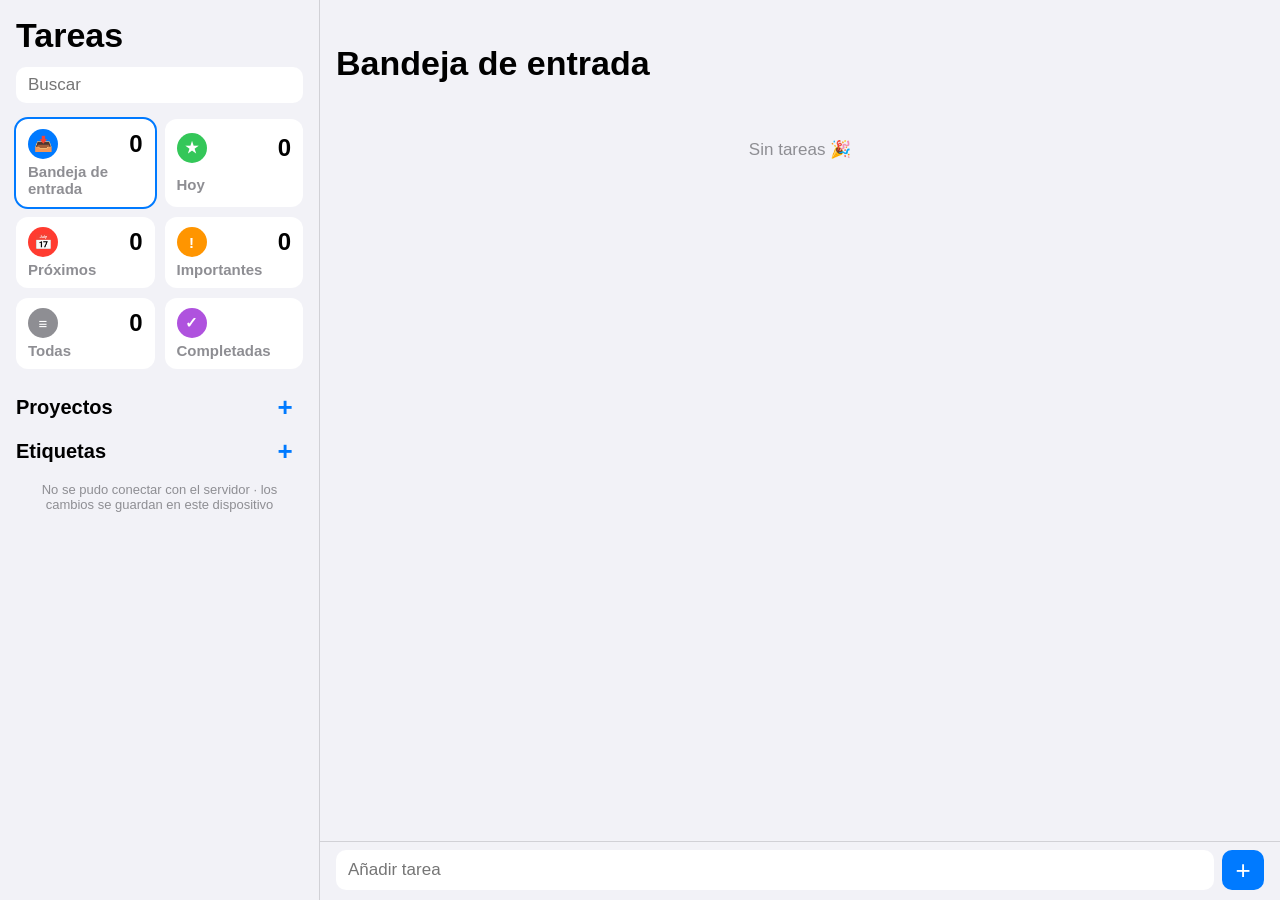
==== static/index.html @ 2f9a769c "Fase 1: tareas, proyectos, etiquetas, prioridades y sincronización App web instalable (PWA) que guar" ====
<!doctype html>
<html lang="es">
<head>
  <meta charset="utf-8">
  <meta name="viewport" content="width=device-width, initial-scale=1, viewport-fit=cover">
  <title>Tareas</title>
  <meta name="theme-color" content="#f2f2f7" media="(prefers-color-scheme: light)">
  <meta name="theme-color" content="#000000" media="(prefers-color-scheme: dark)">
  <!-- Para poder "instalarla" en la pantalla de inicio del iPhone/iPad -->
  <meta name="apple-mobile-web-app-capable" content="yes">
  <meta name="mobile-web-app-capable" content="yes">
  <meta name="apple-mobile-web-app-status-bar-style" content="default">
  <meta name="apple-mobile-web-app-title" content="Tareas">
  <link rel="apple-touch-icon" href="icono-180.png">
  <link rel="manifest" href="manifest.json">
  <link rel="stylesheet" href="styles.css">
</head>
<body>
  <!-- Columna izquierda: listas, proyectos y etiquetas -->
  <nav class="menu" id="menu">
    <div class="menu-cabecera">
      <h1>Tareas</h1>
    </div>
    <input id="buscar" class="buscar" type="search" placeholder="Buscar" autocomplete="off">

    <div class="listas-inteligentes" id="listas-inteligentes"></div>

    <div class="seccion-titulo">
      <span>Proyectos</span>
      <button id="btn-nuevo-proyecto" class="boton-icono" aria-label="Nuevo proyecto">+</button>
    </div>
    <ul class="lista-menu" id="lista-proyectos"></ul>

    <div class="seccion-titulo">
      <span>Etiquetas</span>
      <button id="btn-nueva-etiqueta" class="boton-icono" aria-label="Nueva etiqueta">+</button>
    </div>
    <ul class="lista-menu" id="lista-etiquetas"></ul>

    <p class="estado-sync" id="estado-sync"></p>
  </nav>

  <!-- Columna derecha: las tareas de la lista elegida -->
  <main class="panel" id="panel">
    <header class="panel-cabecera">
      <button id="btn-volver" class="boton-texto volver">‹ Listas</button>
      <button id="btn-editar-lista" class="boton-texto" hidden>Editar</button>
    </header>
    <h2 id="titulo-lista" class="titulo-lista"></h2>
    <div id="tareas" class="tareas"></div>

    <form id="captura" class="captura" autocomplete="off">
      <div class="captura-fila">
        <input id="captura-texto" placeholder="Añadir tarea" maxlength="500" enterkeyhint="done">
        <button type="submit" class="boton-mas" aria-label="Añadir">+</button>
      </div>
      <div id="captura-vista-previa" class="vista-previa"></div>
    </form>
  </main>

  <!-- Hoja para editar una tarea -->
  <dialog id="dialogo-tarea" class="hoja">
    <form id="form-tarea" method="dialog">
      <div class="hoja-cabecera">
        <button type="button" class="boton-texto" data-cerrar>Cancelar</button>
        <strong id="titulo-form-tarea">Tarea</strong>
        <button type="submit" class="boton-texto negrita">Guardar</button>
      </div>

      <div class="grupo">
        <input name="titulo" placeholder="Título" required maxlength="500" autocomplete="off">
        <textarea name="notas" placeholder="Notas" rows="3" maxlength="5000"></textarea>
      </div>

      <div class="grupo">
        <label class="fila">Proyecto <select name="proyecto_id" id="select-proyecto"></select></label>
        <div class="fila">Prioridad
          <div class="segmentos" id="segmentos-prioridad"></div>
        </div>
        <label class="fila">Fecha
          <span class="fecha-con-borrar">
            <input type="date" name="fecha">
            <button type="button" class="boton-texto" id="btn-quitar-fecha">Quitar</button>
          </span>
        </label>
      </div>

      <div class="grupo">
        <div class="fila fila-etiquetas">Etiquetas
          <div class="chips" id="chips-etiquetas"></div>
        </div>
      </div>

      <p class="error" id="error-tarea" hidden></p>
      <p class="info" id="info-tarea"></p>
      <button type="button" id="btn-eliminar-tarea" class="boton-eliminar">Eliminar tarea</button>
    </form>
  </dialog>

  <!-- Hoja para crear/editar un proyecto o una etiqueta -->
  <dialog id="dialogo-grupo" class="hoja hoja-pequena">
    <form id="form-grupo" method="dialog">
      <div class="hoja-cabecera">
        <button type="button" class="boton-texto" data-cerrar>Cancelar</button>
        <strong id="titulo-form-grupo"></strong>
        <button type="submit" class="boton-texto negrita">Guardar</button>
      </div>
      <div class="grupo">
        <input name="nombre" placeholder="Nombre" required maxlength="100" autocomplete="off">
      </div>
      <div class="grupo">
        <div class="colores" id="colores"></div>
      </div>
      <button type="button" id="btn-eliminar-grupo" class="boton-eliminar">Eliminar</button>
    </form>
  </dialog>

  <div id="aviso" class="aviso" hidden>
    <span id="aviso-texto"></span>
    <button id="aviso-boton" class="boton-texto">Deshacer</button>
  </div>

  <script src="app.js"></script>
</body>
</html>
---- static/styles.css ----
/* Estilo inspirado en las apps de iOS */
:root {
  --fondo: #f2f2f7;
  --tarjeta: #ffffff;
  --texto: #000000;
  --texto-suave: #8e8e93;
  --separador: #d1d1d6;
  --acento: #007aff;
  --rojo: #ff3b30;
  --naranja: #ff9500;
  --amarillo: #ffcc00;
  --verde: #34c759;
  --azul: #007aff;
  --morado: #af52de;
  --rosa: #ff2d55;
  --gris: #8e8e93;
  --p1: #ff3b30;
  --p2: #ff9500;
  --p3: #007aff;
  --p4: #c7c7cc;
  color-scheme: light dark;
}

@media (prefers-color-scheme: dark) {
  :root {
    --fondo: #000000;
    --tarjeta: #1c1c1e;
    --texto: #ffffff;
    --separador: #38383a;
    --acento: #0a84ff;
    --p4: #636366;
  }
}

* { box-sizing: border-box; }

html, body {
  margin: 0;
  height: 100%;
  background: var(--fondo);
  color: var(--texto);
  font-family: -apple-system, BlinkMacSystemFont, "SF Pro Text", "Segoe UI", Roboto, sans-serif;
  font-size: 17px;
  -webkit-tap-highlight-color: transparent;
}

body {
  display: flex;
  padding: env(safe-area-inset-top) env(safe-area-inset-right) 0 env(safe-area-inset-left);
}

button { font: inherit; color: inherit; background: none; border: 0; cursor: pointer; padding: 0; }
input, textarea, select { font: inherit; color: inherit; }

.boton-texto { color: var(--acento); padding: 6px 0; }
.negrita { font-weight: 600; }
.boton-icono { color: var(--acento); font-size: 26px; line-height: 1; width: 36px; height: 36px; border-radius: 50%; }
.boton-icono:active, .boton-texto:active { opacity: .5; }

/* ---------- Menú (listas, proyectos, etiquetas) ---------- */
.menu {
  width: 320px;
  flex-shrink: 0;
  overflow-y: auto;
  padding: 8px 16px calc(24px + env(safe-area-inset-bottom));
  border-right: 1px solid var(--separador);
}
.menu-cabecera h1 { font-size: 34px; margin: 8px 0 12px; }

.buscar {
  width: 100%;
  border: 0;
  border-radius: 10px;
  padding: 8px 12px;
  background: var(--tarjeta);
  margin-bottom: 16px;
  outline: none;
}

.listas-inteligentes {
  display: grid;
  grid-template-columns: 1fr 1fr;
  gap: 10px;
  margin-bottom: 20px;
}
.lista-inteligente {
  background: var(--tarjeta);
  border-radius: 12px;
  padding: 10px 12px;
  text-align: left;
  display: grid;
  grid-template-columns: auto 1fr;
  grid-template-rows: auto auto;
  column-gap: 8px;
  align-items: center;
}
.lista-inteligente .icono {
  width: 30px; height: 30px; border-radius: 50%;
  display: grid; place-items: center;
  color: #fff; font-size: 15px; font-weight: 700;
}
.lista-inteligente .contador { font-size: 24px; font-weight: 700; text-align: right; }
.lista-inteligente .nombre { grid-column: 1 / -1; color: var(--texto-suave); font-weight: 600; font-size: 15px; margin-top: 4px; }
.lista-inteligente.activa { outline: 2px solid var(--acento); }

.seccion-titulo {
  display: flex; justify-content: space-between; align-items: center;
  font-size: 20px; font-weight: 700; margin: 8px 0 6px;
}

.lista-menu {
  list-style: none; margin: 0 0 16px; padding: 0;
  background: var(--tarjeta); border-radius: 12px; overflow: hidden;
}
.lista-menu:empty { display: none; }
.lista-menu li + li { border-top: 1px solid var(--separador); }
.lista-menu button {
  width: 100%; display: flex; align-items: center; gap: 12px;
  padding: 11px 14px; text-align: left;
}
.lista-menu button.activa { background: color-mix(in srgb, var(--acento) 15%, transparent); }
.lista-menu .nombre { flex: 1; overflow: hidden; text-overflow: ellipsis; white-space: nowrap; }
.lista-menu .contador { color: var(--texto-suave); }

.punto { width: 12px; height: 12px; border-radius: 50%; flex-shrink: 0; }
.almohadilla { font-weight: 700; width: 12px; text-align: center; }

.estado-sync { color: var(--texto-suave); font-size: 13px; text-align: center; }

/* ---------- Panel de tareas ---------- */
.panel {
  flex: 1;
  min-width: 0;
  display: flex;
  flex-direction: column;
  height: 100%;
}
.panel-cabecera { display: flex; justify-content: space-between; padding: 8px 16px 0; min-height: 44px; }
.volver { visibility: hidden; }
.titulo-lista { font-size: 34px; margin: 0; padding: 0 16px 8px; }

.tareas { flex: 1; overflow-y: auto; padding: 0 16px 16px; }

.grupo-tareas h3 {
  font-size: 15px; font-weight: 600; color: var(--texto-suave);
  margin: 16px 4px 6px;
}
.grupo-tareas h3.vencidas { color: var(--rojo); }
.grupo-tareas ul { list-style: none; margin: 0; padding: 0; background: var(--tarjeta); border-radius: 12px; overflow: hidden; }
.grupo-tareas li + li { border-top: 1px solid var(--separador); }

.tarea { display: flex; gap: 12px; padding: 11px 14px; align-items: flex-start; }
.check {
  width: 24px; height: 24px; flex-shrink: 0; border-radius: 50%;
  border: 2px solid var(--p4); margin-top: 1px;
  display: grid; place-items: center; color: #fff; font-size: 14px;
}
.check.p1 { border-color: var(--p1); background: color-mix(in srgb, var(--p1) 12%, transparent); }
.check.p2 { border-color: var(--p2); background: color-mix(in srgb, var(--p2) 12%, transparent); }
.check.p3 { border-color: var(--p3); background: color-mix(in srgb, var(--p3) 12%, transparent); }
.check.hecha { background: var(--acento); border-color: var(--acento); }
.check.hecha::after { content: "✓"; }
.tarea-cuerpo { flex: 1; min-width: 0; text-align: left; }
.tarea-titulo { overflow-wrap: anywhere; }
.tarea.completada .tarea-titulo { color: var(--texto-suave); text-decoration: line-through; }
.tarea-notas { color: var(--texto-suave); font-size: 14px; white-space: nowrap; overflow: hidden; text-overflow: ellipsis; }
.tarea-meta { display: flex; flex-wrap: wrap; gap: 4px 10px; font-size: 13px; color: var(--texto-suave); margin-top: 2px; }
.tarea-meta .vencida { color: var(--rojo); }
.tarea-meta .hoy { color: var(--verde); }

.vacio { color: var(--texto-suave); text-align: center; margin-top: 48px; }

/* ---------- Captura rápida ---------- */
.captura {
  padding: 8px 16px calc(10px + env(safe-area-inset-bottom));
  border-top: 1px solid var(--separador);
  background: var(--fondo);
}
.captura-fila { display: flex; gap: 8px; }
.captura input {
  flex: 1; min-width: 0; border: 0; border-radius: 10px;
  padding: 10px 12px; background: var(--tarjeta); outline: none;
}
.boton-mas {
  width: 42px; border-radius: 10px; background: var(--acento); color: #fff; font-size: 26px; line-height: 1;
}
.vista-previa { display: flex; flex-wrap: wrap; gap: 6px; font-size: 13px; margin-top: 6px; color: var(--texto-suave); }
.vista-previa:empty { display: none; }
.etiqueta-previa { background: var(--tarjeta); border-radius: 6px; padding: 2px 8px; }

/* ---------- Hojas (formularios) ---------- */
.hoja {
  border: 0; padding: 0; margin: auto auto 0;
  width: 100%; max-width: 560px; max-height: 92vh;
  border-radius: 14px 14px 0 0;
  background: var(--fondo); color: var(--texto);
}
@media (min-width: 700px) { .hoja { margin: auto; border-radius: 14px; } }
.hoja::backdrop { background: rgb(0 0 0 / .35); }
.hoja form { padding: 0 16px calc(20px + env(safe-area-inset-bottom)); }
.hoja-cabecera {
  display: flex; justify-content: space-between; align-items: center;
  padding: 14px 0; position: sticky; top: 0; background: var(--fondo); z-index: 1;
}
.grupo { background: var(--tarjeta); border-radius: 12px; margin-bottom: 18px; overflow: hidden; }
.grupo > * + * { border-top: 1px solid var(--separador); }
.grupo input:not([type=date]), .grupo textarea {
  display: block; width: 100%; border: 0; padding: 12px 14px; background: none; outline: none; resize: vertical;
}
.fila { display: flex; justify-content: space-between; align-items: center; gap: 12px; padding: 10px 14px; min-height: 46px; }
.fila select, .fila input[type=date] { border: 0; background: none; color: var(--acento); text-align: right; max-width: 60%; }
.fecha-con-borrar { display: flex; gap: 10px; align-items: center; }
.fila-etiquetas { align-items: flex-start; }

.segmentos { display: flex; background: var(--fondo); border-radius: 8px; padding: 2px; }
.segmentos button { padding: 4px 12px; border-radius: 6px; font-size: 15px; font-weight: 600; }
.segmentos button.elegido { background: var(--tarjeta); box-shadow: 0 1px 3px rgb(0 0 0 / .15); }

.chips { display: flex; flex-wrap: wrap; gap: 6px; justify-content: flex-end; }
.chip { border: 1px solid var(--separador); border-radius: 14px; padding: 3px 10px; font-size: 15px; }
.chip.elegido { background: var(--acento); border-color: var(--acento); color: #fff; }

.colores { display: flex; flex-wrap: wrap; gap: 12px; padding: 14px; }
.color { width: 32px; height: 32px; border-radius: 50%; }
.color.elegido { outline: 3px solid var(--texto-suave); outline-offset: 2px; }

.boton-eliminar { display: block; width: 100%; background: var(--tarjeta); color: var(--rojo); border-radius: 12px; padding: 12px; }
.error { color: var(--rojo); font-size: 15px; }
.info { color: var(--texto-suave); font-size: 13px; text-align: center; }
.info:empty { display: none; }

/* ---------- Aviso con "Deshacer" ---------- */
.aviso {
  position: fixed; left: 50%; transform: translateX(-50%);
  bottom: calc(90px + env(safe-area-inset-bottom));
  background: #2c2c2e; color: #fff; border-radius: 12px;
  padding: 10px 16px; display: flex; gap: 16px; align-items: center;
  box-shadow: 0 4px 16px rgb(0 0 0 / .3); z-index: 10; max-width: calc(100% - 32px); white-space: nowrap;
}
.aviso[hidden] { display: none; }
.aviso .boton-texto { color: #64d2ff; font-weight: 600; }

/* ---------- Login ---------- */
.pantalla-login { justify-content: center; align-items: center; }
.login { width: 100%; max-width: 340px; padding: 16px; text-align: center; }
.login-icono { width: 80px; height: 80px; border-radius: 18px; }
.login input { display: block; width: 100%; border: 0; padding: 12px 14px; background: none; outline: none; }
.boton-principal { width: 100%; background: var(--acento); color: #fff; border-radius: 12px; padding: 12px; font-weight: 600; }

/* ---------- Móvil: se ve una columna cada vez ---------- */
@media (max-width: 760px) {
  .menu { width: 100%; border-right: 0; }
  .panel { display: none; }
  body.en-lista .menu { display: none; }
  body.en-lista .panel { display: flex; }
  .volver { visibility: visible; }
}
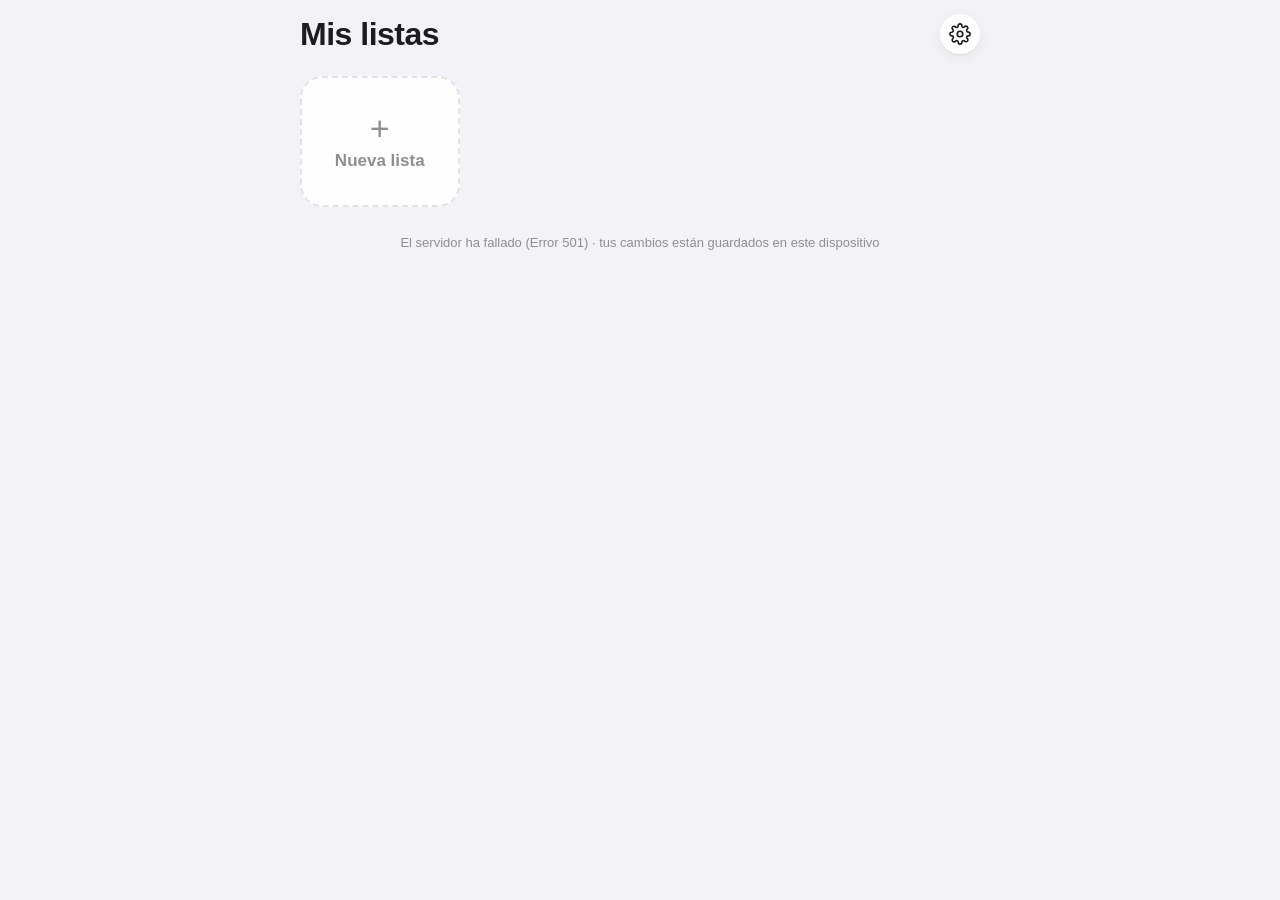
==== commit 57dac135: "Rediseño minimalista: listas en recuadros, estrella, gestos y ajustes de fondo Co-Authored-By: Claud" ====
--- a/static/index.html
+++ b/static/index.html
@@ -1,11 +1,10 @@
 <!doctype html>
-<html lang="es">
+<html lang="es" data-tema="claro">
 <head>
   <meta charset="utf-8">
   <meta name="viewport" content="width=device-width, initial-scale=1, viewport-fit=cover">
   <title>Tareas</title>
-  <meta name="theme-color" content="#f2f2f7" media="(prefers-color-scheme: light)">
-  <meta name="theme-color" content="#000000" media="(prefers-color-scheme: dark)">
+  <meta name="theme-color" content="#f2f2f7">
   <!-- Para poder "instalarla" en la pantalla de inicio del iPhone/iPad -->
   <meta name="apple-mobile-web-app-capable" content="yes">
   <meta name="mobile-web-app-capable" content="yes">
@@ -16,103 +15,128 @@
   <link rel="stylesheet" href="styles.css">
 </head>
 <body>
-  <!-- Columna izquierda: listas, proyectos y etiquetas -->
-  <nav class="menu" id="menu">
-    <div class="menu-cabecera">
-      <h1>Tareas</h1>
-    </div>
-    <input id="buscar" class="buscar" type="search" placeholder="Buscar" autocomplete="off">
+  <div class="fondo" id="fondo"></div>
 
-    <div class="listas-inteligentes" id="listas-inteligentes"></div>
+  <!-- Pantalla 1: las listas en recuadros -->
+  <section class="pantalla" id="pantalla-inicio">
+    <header class="cabecera">
+      <h1>Mis listas</h1>
+      <button id="btn-ajustes" class="boton-redondo" aria-label="Ajustes">
+        <svg viewBox="0 0 24 24" width="22" height="22" fill="none" stroke="currentColor" stroke-width="1.8" stroke-linecap="round" stroke-linejoin="round"><circle cx="12" cy="12" r="3"/><path d="M19.4 15a1.7 1.7 0 0 0 .3 1.8l.1.1a2 2 0 1 1-2.8 2.8l-.1-.1a1.7 1.7 0 0 0-1.8-.3 1.7 1.7 0 0 0-1 1.5V21a2 2 0 1 1-4 0v-.1a1.7 1.7 0 0 0-1.1-1.5 1.7 1.7 0 0 0-1.8.3l-.1.1a2 2 0 1 1-2.8-2.8l.1-.1a1.7 1.7 0 0 0 .3-1.8 1.7 1.7 0 0 0-1.5-1H3a2 2 0 1 1 0-4h.1a1.7 1.7 0 0 0 1.5-1.1 1.7 1.7 0 0 0-.3-1.8l-.1-.1a2 2 0 1 1 2.8-2.8l.1.1a1.7 1.7 0 0 0 1.8.3H9a1.7 1.7 0 0 0 1-1.5V3a2 2 0 1 1 4 0v.1a1.7 1.7 0 0 0 1 1.5 1.7 1.7 0 0 0 1.8-.3l.1-.1a2 2 0 1 1 2.8 2.8l-.1.1a1.7 1.7 0 0 0-.3 1.8V9a1.7 1.7 0 0 0 1.5 1H21a2 2 0 1 1 0 4h-.1a1.7 1.7 0 0 0-1.5 1z"/></svg>
+      </button>
+    </header>
+    <div class="rejilla" id="rejilla"></div>
+    <p class="estado-sync" id="estado-sync"></p>
+  </section>
 
-    <div class="seccion-titulo">
-      <span>Proyectos</span>
-      <button id="btn-nuevo-proyecto" class="boton-icono" aria-label="Nuevo proyecto">+</button>
-    </div>
-    <ul class="lista-menu" id="lista-proyectos"></ul>
-
-    <div class="seccion-titulo">
-      <span>Etiquetas</span>
-      <button id="btn-nueva-etiqueta" class="boton-icono" aria-label="Nueva etiqueta">+</button>
-    </div>
-    <ul class="lista-menu" id="lista-etiquetas"></ul>
-
-    <p class="estado-sync" id="estado-sync"></p>
-  </nav>
-
-  <!-- Columna derecha: las tareas de la lista elegida -->
-  <main class="panel" id="panel">
-    <header class="panel-cabecera">
-      <button id="btn-volver" class="boton-texto volver">‹ Listas</button>
-      <button id="btn-editar-lista" class="boton-texto" hidden>Editar</button>
+  <!-- Pantalla 2: las tareas de una lista -->
+  <section class="pantalla" id="pantalla-lista" hidden>
+    <header class="cabecera cabecera-lista">
+      <button id="btn-volver" class="boton-redondo" aria-label="Volver">
+        <svg viewBox="0 0 24 24" width="22" height="22" fill="none" stroke="currentColor" stroke-width="2.2" stroke-linecap="round" stroke-linejoin="round"><path d="M15 18l-6-6 6-6"/></svg>
+      </button>
+      <button id="btn-editar-lista" class="boton-redondo" aria-label="Editar lista">
+        <svg viewBox="0 0 24 24" width="22" height="22" fill="currentColor"><circle cx="5" cy="12" r="1.8"/><circle cx="12" cy="12" r="1.8"/><circle cx="19" cy="12" r="1.8"/></svg>
+      </button>
     </header>
     <h2 id="titulo-lista" class="titulo-lista"></h2>
     <div id="tareas" class="tareas"></div>
+    <button id="btn-nueva-tarea" class="boton-flotante" aria-label="Nueva tarea">
+      <svg viewBox="0 0 24 24" width="28" height="28" fill="none" stroke="currentColor" stroke-width="2.4" stroke-linecap="round"><path d="M12 5v14M5 12h14"/></svg>
+    </button>
+  </section>
 
-    <form id="captura" class="captura" autocomplete="off">
-      <div class="captura-fila">
-        <input id="captura-texto" placeholder="Añadir tarea" maxlength="500" enterkeyhint="done">
-        <button type="submit" class="boton-mas" aria-label="Añadir">+</button>
-      </div>
-      <div id="captura-vista-previa" class="vista-previa"></div>
-    </form>
-  </main>
-
-  <!-- Hoja para editar una tarea -->
+  <!-- Hoja: nueva tarea / editar tarea -->
   <dialog id="dialogo-tarea" class="hoja">
     <form id="form-tarea" method="dialog">
       <div class="hoja-cabecera">
         <button type="button" class="boton-texto" data-cerrar>Cancelar</button>
-        <strong id="titulo-form-tarea">Tarea</strong>
+        <strong id="titulo-form-tarea">Nueva tarea</strong>
         <button type="submit" class="boton-texto negrita">Guardar</button>
       </div>
+      <div class="grupo">
+        <input name="titulo" placeholder="¿Qué hay que hacer?" required maxlength="500" autocomplete="off" enterkeyhint="done">
+        <textarea name="notas" placeholder="Descripción (opcional)" rows="4" maxlength="5000"></textarea>
+      </div>
+      <div class="grupo">
+        <label class="fila">
+          <span>★ Importante</span>
+          <input type="checkbox" name="importante" class="interruptor">
+        </label>
+      </div>
+    </form>
+  </dialog>
 
+  <!-- Hoja: ver una tarea (con Editar y Borrar) -->
+  <dialog id="dialogo-ver" class="hoja">
+    <div class="hoja-contenido">
+      <div class="hoja-cabecera">
+        <span></span>
+        <span></span>
+        <button type="button" class="boton-texto negrita" data-cerrar>Cerrar</button>
+      </div>
+      <h3 id="ver-titulo" class="ver-titulo"></h3>
+      <p id="ver-notas" class="ver-notas"></p>
+      <p id="ver-info" class="info"></p>
+      <div class="botones-accion">
+        <button type="button" id="btn-editar-tarea" class="boton-accion">Editar</button>
+        <button type="button" id="btn-borrar-tarea" class="boton-accion peligro">Borrar</button>
+      </div>
+    </div>
+  </dialog>
+
+  <!-- Hoja: crear/editar lista -->
+  <dialog id="dialogo-lista" class="hoja">
+    <form id="form-lista" method="dialog">
+      <div class="hoja-cabecera">
+        <button type="button" class="boton-texto" data-cerrar>Cancelar</button>
+        <strong id="titulo-form-lista">Nueva lista</strong>
+        <button type="submit" class="boton-texto negrita">Guardar</button>
+      </div>
       <div class="grupo">
-        <input name="titulo" placeholder="Título" required maxlength="500" autocomplete="off">
-        <textarea name="notas" placeholder="Notas" rows="3" maxlength="5000"></textarea>
+        <input name="nombre" placeholder="Nombre de la lista" required maxlength="100" autocomplete="off">
+      </div>
+      <p class="etiqueta-grupo">Color</p>
+      <div class="grupo">
+        <div class="colores" id="colores"></div>
+      </div>
+      <button type="button" id="btn-borrar-lista" class="boton-accion peligro ancho">Borrar lista</button>
+    </form>
+  </dialog>
+
+  <!-- Hoja: ajustes -->
+  <dialog id="dialogo-ajustes" class="hoja">
+    <div class="hoja-contenido">
+      <div class="hoja-cabecera">
+        <span></span>
+        <strong>Ajustes</strong>
+        <button type="button" class="boton-texto negrita" data-cerrar>Listo</button>
       </div>
 
+      <p class="etiqueta-grupo">Apariencia</p>
       <div class="grupo">
-        <label class="fila">Proyecto <select name="proyecto_id" id="select-proyecto"></select></label>
-        <div class="fila">Prioridad
-          <div class="segmentos" id="segmentos-prioridad"></div>
+        <div class="fila">
+          <span>Modo</span>
+          <div class="segmentos" id="segmentos-tema"></div>
         </div>
-        <label class="fila">Fecha
-          <span class="fecha-con-borrar">
-            <input type="date" name="fecha">
-            <button type="button" class="boton-texto" id="btn-quitar-fecha">Quitar</button>
-          </span>
+      </div>
+
+      <p class="etiqueta-grupo">Fondo</p>
+      <div class="grupo">
+        <div class="fondos" id="fondos"></div>
+        <label class="fila fila-boton">
+          <span>Elegir una foto…</span>
+          <input type="file" accept="image/*" id="input-foto" hidden>
         </label>
       </div>
 
+      <p class="etiqueta-grupo">Color de las listas nuevas</p>
       <div class="grupo">
-        <div class="fila fila-etiquetas">Etiquetas
-          <div class="chips" id="chips-etiquetas"></div>
-        </div>
+        <div class="colores" id="colores-defecto"></div>
       </div>
 
-      <p class="error" id="error-tarea" hidden></p>
-      <p class="info" id="info-tarea"></p>
-      <button type="button" id="btn-eliminar-tarea" class="boton-eliminar">Eliminar tarea</button>
-    </form>
-  </dialog>
-
-  <!-- Hoja para crear/editar un proyecto o una etiqueta -->
-  <dialog id="dialogo-grupo" class="hoja hoja-pequena">
-    <form id="form-grupo" method="dialog">
-      <div class="hoja-cabecera">
-        <button type="button" class="boton-texto" data-cerrar>Cancelar</button>
-        <strong id="titulo-form-grupo"></strong>
-        <button type="submit" class="boton-texto negrita">Guardar</button>
-      </div>
-      <div class="grupo">
-        <input name="nombre" placeholder="Nombre" required maxlength="100" autocomplete="off">
-      </div>
-      <div class="grupo">
-        <div class="colores" id="colores"></div>
-      </div>
-      <button type="button" id="btn-eliminar-grupo" class="boton-eliminar">Eliminar</button>
-    </form>
+      <p class="info" id="info-ajustes"></p>
+    </div>
   </dialog>
 
   <div id="aviso" class="aviso" hidden>
--- a/static/styles.css
+++ b/static/styles.css
@@ -1,257 +1,285 @@
-/* Estilo inspirado en las apps de iOS */
+/* Estilo minimalista y táctil */
 :root {
   --fondo: #f2f2f7;
-  --tarjeta: #ffffff;
-  --texto: #000000;
+  --tarjeta: rgb(255 255 255 / .92);
+  --tarjeta-solida: #ffffff;
+  --texto: #1c1c1e;
   --texto-suave: #8e8e93;
-  --separador: #d1d1d6;
+  --separador: rgb(60 60 67 / .14);
   --acento: #007aff;
+  --sombra: 0 1px 2px rgb(0 0 0 / .06), 0 4px 14px rgb(0 0 0 / .06);
+  --peligro: #ff3b30;
+
+  --gris: #8e8e93;
   --rojo: #ff3b30;
   --naranja: #ff9500;
-  --amarillo: #ffcc00;
+  --amarillo: #f5b800;
   --verde: #34c759;
+  --turquesa: #30b0c7;
   --azul: #007aff;
+  --indigo: #5856d6;
   --morado: #af52de;
   --rosa: #ff2d55;
-  --gris: #8e8e93;
-  --p1: #ff3b30;
-  --p2: #ff9500;
-  --p3: #007aff;
-  --p4: #c7c7cc;
-  color-scheme: light dark;
-}
-
-@media (prefers-color-scheme: dark) {
-  :root {
-    --fondo: #000000;
-    --tarjeta: #1c1c1e;
-    --texto: #ffffff;
-    --separador: #38383a;
-    --acento: #0a84ff;
-    --p4: #636366;
-  }
+  color-scheme: light;
+}
+
+html[data-tema="oscuro"] {
+  --fondo: #000000;
+  --tarjeta: rgb(28 28 30 / .92);
+  --tarjeta-solida: #1c1c1e;
+  --texto: #f2f2f7;
+  --separador: rgb(84 84 88 / .5);
+  --acento: #0a84ff;
+  --sombra: none;
+  color-scheme: dark;
 }
 
 * { box-sizing: border-box; }
+[hidden] { display: none !important; }
 
 html, body {
   margin: 0;
-  height: 100%;
+  min-height: 100%;
+  color: var(--texto);
   background: var(--fondo);
-  color: var(--texto);
   font-family: -apple-system, BlinkMacSystemFont, "SF Pro Text", "Segoe UI", Roboto, sans-serif;
   font-size: 17px;
   -webkit-tap-highlight-color: transparent;
-}
-
-body {
-  display: flex;
-  padding: env(safe-area-inset-top) env(safe-area-inset-right) 0 env(safe-area-inset-left);
-}
-
+  -webkit-user-select: none;
+  user-select: none;
+}
+
+body { background: transparent; }
+input, textarea { -webkit-user-select: text; user-select: text; }
 button { font: inherit; color: inherit; background: none; border: 0; cursor: pointer; padding: 0; }
-input, textarea, select { font: inherit; color: inherit; }
-
+input, textarea { font: inherit; color: inherit; }
+
+/* Fondo elegido en Ajustes (color, degradado o foto) */
+.fondo {
+  position: fixed; inset: 0; z-index: -1;
+  background: var(--fondo) center / cover no-repeat;
+}
+
+.pantalla {
+  max-width: 720px;
+  margin: 0 auto;
+  padding: calc(env(safe-area-inset-top) + 8px) 20px calc(env(safe-area-inset-bottom) + 100px);
+  min-height: 100vh;
+}
+.pantalla[hidden] { display: none; }
+
+.cabecera { display: flex; justify-content: space-between; align-items: center; min-height: 52px; }
+.cabecera h1 { font-size: 32px; font-weight: 800; margin: 0; letter-spacing: -.5px; }
+.cabecera-lista { margin-bottom: 4px; }
+
+.boton-redondo {
+  width: 40px; height: 40px; border-radius: 50%;
+  display: grid; place-items: center;
+  background: var(--tarjeta); box-shadow: var(--sombra);
+  -webkit-backdrop-filter: blur(12px); backdrop-filter: blur(12px);
+}
+.boton-redondo:active, .tarjeta-lista:active, .boton-accion:active { transform: scale(.96); }
 .boton-texto { color: var(--acento); padding: 6px 0; }
 .negrita { font-weight: 600; }
-.boton-icono { color: var(--acento); font-size: 26px; line-height: 1; width: 36px; height: 36px; border-radius: 50%; }
-.boton-icono:active, .boton-texto:active { opacity: .5; }
-
-/* ---------- Menú (listas, proyectos, etiquetas) ---------- */
-.menu {
-  width: 320px;
-  flex-shrink: 0;
-  overflow-y: auto;
-  padding: 8px 16px calc(24px + env(safe-area-inset-bottom));
-  border-right: 1px solid var(--separador);
-}
-.menu-cabecera h1 { font-size: 34px; margin: 8px 0 12px; }
-
-.buscar {
-  width: 100%;
-  border: 0;
-  border-radius: 10px;
-  padding: 8px 12px;
-  background: var(--tarjeta);
-  margin-bottom: 16px;
-  outline: none;
-}
-
-.listas-inteligentes {
+
+/* ---------- Inicio: recuadros de listas ---------- */
+.rejilla {
   display: grid;
-  grid-template-columns: 1fr 1fr;
-  gap: 10px;
-  margin-bottom: 20px;
-}
-.lista-inteligente {
-  background: var(--tarjeta);
-  border-radius: 12px;
-  padding: 10px 12px;
+  grid-template-columns: repeat(auto-fill, minmax(150px, 1fr));
+  gap: 14px;
+  margin-top: 16px;
+}
+.tarjeta-lista {
+  aspect-ratio: 1 / .82;
+  border-radius: 22px;
+  padding: 16px;
+  color: #fff;
   text-align: left;
-  display: grid;
-  grid-template-columns: auto 1fr;
-  grid-template-rows: auto auto;
-  column-gap: 8px;
-  align-items: center;
-}
-.lista-inteligente .icono {
-  width: 30px; height: 30px; border-radius: 50%;
+  display: flex; flex-direction: column; justify-content: space-between;
+  box-shadow: 0 6px 18px rgb(0 0 0 / .12);
+  transition: transform .12s;
+  position: relative; overflow: hidden;
+}
+.tarjeta-lista::after { /* brillo suave */
+  content: ""; position: absolute; inset: 0;
+  background: linear-gradient(160deg, rgb(255 255 255 / .22), transparent 55%);
+  pointer-events: none;
+}
+.tarjeta-lista .contador { font-size: 34px; font-weight: 700; line-height: 1; }
+.tarjeta-lista .nombre { font-size: 18px; font-weight: 600; line-height: 1.2; overflow-wrap: anywhere; }
+.tarjeta-lista .sub { font-size: 13px; opacity: .85; margin-top: 2px; }
+.tarjeta-nueva {
+  background: var(--tarjeta); color: var(--texto-suave);
+  border: 2px dashed var(--separador); box-shadow: none;
+  align-items: center; justify-content: center; gap: 6px; font-weight: 600;
+  -webkit-backdrop-filter: blur(12px); backdrop-filter: blur(12px);
+}
+.tarjeta-nueva::after { display: none; }
+.tarjeta-nueva .mas { font-size: 34px; line-height: 1; font-weight: 300; }
+
+.estado-sync { color: var(--texto-suave); font-size: 13px; text-align: center; margin-top: 28px; }
+
+/* ---------- Dentro de una lista ---------- */
+.titulo-lista { font-size: 32px; font-weight: 800; margin: 8px 0 16px; letter-spacing: -.5px; overflow-wrap: anywhere; }
+
+.bloque {
+  background: var(--tarjeta); border-radius: 16px; box-shadow: var(--sombra);
+  overflow: hidden;
+  -webkit-backdrop-filter: blur(12px); backdrop-filter: blur(12px);
+}
+.bloque + .bloque, .seccion-completadas { margin-top: 18px; }
+
+/* Cada fila tiene detrás los colores del gesto de deslizar */
+.fila-tarea { position: relative; overflow: hidden; }
+.fila-tarea + .fila-tarea { border-top: 1px solid var(--separador); }
+.detras {
+  position: absolute; inset: 0; display: flex; align-items: center; justify-content: space-between;
+  padding: 0 22px; color: #fff; font-weight: 600; font-size: 15px;
+}
+.detras .izq, .detras .der { opacity: 0; transition: opacity .1s; }
+.tarea {
+  position: relative; display: flex; align-items: center; gap: 14px;
+  padding: 14px 14px 14px 16px; min-height: 56px;
+  background: var(--tarjeta-solida);
+  touch-action: pan-y;
+  transition: transform .2s ease;
+}
+.tarea.arrastrando { transition: none; }
+
+.check {
+  width: 24px; height: 24px; flex-shrink: 0; border-radius: 7px;
+  border: 2px solid var(--color-lista, var(--acento));
+  display: grid; place-items: center; color: #fff;
+  transition: background .15s;
+}
+.check svg { opacity: 0; }
+.check.hecha { background: var(--color-lista, var(--acento)); }
+.check.hecha svg { opacity: 1; }
+
+.tarea-cuerpo { flex: 1; min-width: 0; text-align: left; padding: 2px 0; }
+.tarea-titulo { overflow-wrap: anywhere; line-height: 1.3; }
+.tarea-titulo .icono-notas { color: var(--texto-suave); font-size: 13px; margin-left: 6px; }
+.completada .tarea-titulo { color: var(--texto-suave); text-decoration: line-through; }
+
+.estrella { font-size: 22px; line-height: 1; color: var(--separador); padding: 4px; }
+.estrella.activa { color: #f5b800; }
+.completada .estrella { display: none; }
+
+.cabecera-completadas {
+  display: flex; align-items: center; gap: 8px; width: 100%;
+  font-weight: 600; color: var(--texto-suave); padding: 6px 4px 10px; font-size: 15px;
+}
+.cabecera-completadas .flecha { transition: transform .2s; display: inline-block; }
+.cabecera-completadas.abierta .flecha { transform: rotate(90deg); }
+
+.vacio { color: var(--texto-suave); text-align: center; margin-top: 56px; line-height: 1.5; }
+.vacio .grande { font-size: 40px; display: block; margin-bottom: 8px; }
+
+.boton-flotante {
+  position: fixed;
+  right: max(22px, calc(50vw - 360px + 22px));
+  bottom: calc(env(safe-area-inset-bottom) + 26px);
+  width: 60px; height: 60px; border-radius: 50%;
+  background: var(--color-lista, var(--acento)); color: #fff;
   display: grid; place-items: center;
-  color: #fff; font-size: 15px; font-weight: 700;
-}
-.lista-inteligente .contador { font-size: 24px; font-weight: 700; text-align: right; }
-.lista-inteligente .nombre { grid-column: 1 / -1; color: var(--texto-suave); font-weight: 600; font-size: 15px; margin-top: 4px; }
-.lista-inteligente.activa { outline: 2px solid var(--acento); }
-
-.seccion-titulo {
-  display: flex; justify-content: space-between; align-items: center;
-  font-size: 20px; font-weight: 700; margin: 8px 0 6px;
-}
-
-.lista-menu {
-  list-style: none; margin: 0 0 16px; padding: 0;
-  background: var(--tarjeta); border-radius: 12px; overflow: hidden;
-}
-.lista-menu:empty { display: none; }
-.lista-menu li + li { border-top: 1px solid var(--separador); }
-.lista-menu button {
-  width: 100%; display: flex; align-items: center; gap: 12px;
-  padding: 11px 14px; text-align: left;
-}
-.lista-menu button.activa { background: color-mix(in srgb, var(--acento) 15%, transparent); }
-.lista-menu .nombre { flex: 1; overflow: hidden; text-overflow: ellipsis; white-space: nowrap; }
-.lista-menu .contador { color: var(--texto-suave); }
-
-.punto { width: 12px; height: 12px; border-radius: 50%; flex-shrink: 0; }
-.almohadilla { font-weight: 700; width: 12px; text-align: center; }
-
-.estado-sync { color: var(--texto-suave); font-size: 13px; text-align: center; }
-
-/* ---------- Panel de tareas ---------- */
-.panel {
-  flex: 1;
-  min-width: 0;
-  display: flex;
-  flex-direction: column;
-  height: 100%;
-}
-.panel-cabecera { display: flex; justify-content: space-between; padding: 8px 16px 0; min-height: 44px; }
-.volver { visibility: hidden; }
-.titulo-lista { font-size: 34px; margin: 0; padding: 0 16px 8px; }
-
-.tareas { flex: 1; overflow-y: auto; padding: 0 16px 16px; }
-
-.grupo-tareas h3 {
-  font-size: 15px; font-weight: 600; color: var(--texto-suave);
-  margin: 16px 4px 6px;
-}
-.grupo-tareas h3.vencidas { color: var(--rojo); }
-.grupo-tareas ul { list-style: none; margin: 0; padding: 0; background: var(--tarjeta); border-radius: 12px; overflow: hidden; }
-.grupo-tareas li + li { border-top: 1px solid var(--separador); }
-
-.tarea { display: flex; gap: 12px; padding: 11px 14px; align-items: flex-start; }
-.check {
-  width: 24px; height: 24px; flex-shrink: 0; border-radius: 50%;
-  border: 2px solid var(--p4); margin-top: 1px;
-  display: grid; place-items: center; color: #fff; font-size: 14px;
-}
-.check.p1 { border-color: var(--p1); background: color-mix(in srgb, var(--p1) 12%, transparent); }
-.check.p2 { border-color: var(--p2); background: color-mix(in srgb, var(--p2) 12%, transparent); }
-.check.p3 { border-color: var(--p3); background: color-mix(in srgb, var(--p3) 12%, transparent); }
-.check.hecha { background: var(--acento); border-color: var(--acento); }
-.check.hecha::after { content: "✓"; }
-.tarea-cuerpo { flex: 1; min-width: 0; text-align: left; }
-.tarea-titulo { overflow-wrap: anywhere; }
-.tarea.completada .tarea-titulo { color: var(--texto-suave); text-decoration: line-through; }
-.tarea-notas { color: var(--texto-suave); font-size: 14px; white-space: nowrap; overflow: hidden; text-overflow: ellipsis; }
-.tarea-meta { display: flex; flex-wrap: wrap; gap: 4px 10px; font-size: 13px; color: var(--texto-suave); margin-top: 2px; }
-.tarea-meta .vencida { color: var(--rojo); }
-.tarea-meta .hoy { color: var(--verde); }
-
-.vacio { color: var(--texto-suave); text-align: center; margin-top: 48px; }
-
-/* ---------- Captura rápida ---------- */
-.captura {
-  padding: 8px 16px calc(10px + env(safe-area-inset-bottom));
-  border-top: 1px solid var(--separador);
-  background: var(--fondo);
-}
-.captura-fila { display: flex; gap: 8px; }
-.captura input {
-  flex: 1; min-width: 0; border: 0; border-radius: 10px;
-  padding: 10px 12px; background: var(--tarjeta); outline: none;
-}
-.boton-mas {
-  width: 42px; border-radius: 10px; background: var(--acento); color: #fff; font-size: 26px; line-height: 1;
-}
-.vista-previa { display: flex; flex-wrap: wrap; gap: 6px; font-size: 13px; margin-top: 6px; color: var(--texto-suave); }
-.vista-previa:empty { display: none; }
-.etiqueta-previa { background: var(--tarjeta); border-radius: 6px; padding: 2px 8px; }
-
-/* ---------- Hojas (formularios) ---------- */
+  box-shadow: 0 8px 22px rgb(0 0 0 / .22);
+  transition: transform .12s;
+}
+.boton-flotante:active { transform: scale(.92); }
+
+/* ---------- Hojas (ventanas que suben desde abajo) ---------- */
 .hoja {
   border: 0; padding: 0; margin: auto auto 0;
   width: 100%; max-width: 560px; max-height: 92vh;
-  border-radius: 14px 14px 0 0;
+  border-radius: 20px 20px 0 0;
   background: var(--fondo); color: var(--texto);
 }
-@media (min-width: 700px) { .hoja { margin: auto; border-radius: 14px; } }
-.hoja::backdrop { background: rgb(0 0 0 / .35); }
-.hoja form { padding: 0 16px calc(20px + env(safe-area-inset-bottom)); }
+@media (min-width: 700px) { .hoja { margin: auto; border-radius: 20px; } }
+.hoja[open] { animation: subir .25s ease; }
+@keyframes subir { from { transform: translateY(40px); opacity: 0; } }
+.hoja::backdrop { background: rgb(0 0 0 / .3); }
+html[data-tema="claro"] .hoja { background: #f2f2f7; }
+.hoja form, .hoja-contenido { padding: 0 18px calc(22px + env(safe-area-inset-bottom)); }
 .hoja-cabecera {
-  display: flex; justify-content: space-between; align-items: center;
-  padding: 14px 0; position: sticky; top: 0; background: var(--fondo); z-index: 1;
-}
-.grupo { background: var(--tarjeta); border-radius: 12px; margin-bottom: 18px; overflow: hidden; }
+  display: grid; grid-template-columns: 1fr auto 1fr; align-items: center;
+  padding: 14px 0; position: sticky; top: 0; background: inherit; z-index: 1;
+}
+.hoja-cabecera > :first-child { justify-self: start; }
+.hoja-cabecera > :last-child { justify-self: end; }
+
+.grupo { background: var(--tarjeta-solida); border-radius: 14px; margin-bottom: 18px; overflow: hidden; }
 .grupo > * + * { border-top: 1px solid var(--separador); }
-.grupo input:not([type=date]), .grupo textarea {
-  display: block; width: 100%; border: 0; padding: 12px 14px; background: none; outline: none; resize: vertical;
-}
-.fila { display: flex; justify-content: space-between; align-items: center; gap: 12px; padding: 10px 14px; min-height: 46px; }
-.fila select, .fila input[type=date] { border: 0; background: none; color: var(--acento); text-align: right; max-width: 60%; }
-.fecha-con-borrar { display: flex; gap: 10px; align-items: center; }
-.fila-etiquetas { align-items: flex-start; }
-
-.segmentos { display: flex; background: var(--fondo); border-radius: 8px; padding: 2px; }
-.segmentos button { padding: 4px 12px; border-radius: 6px; font-size: 15px; font-weight: 600; }
-.segmentos button.elegido { background: var(--tarjeta); box-shadow: 0 1px 3px rgb(0 0 0 / .15); }
-
-.chips { display: flex; flex-wrap: wrap; gap: 6px; justify-content: flex-end; }
-.chip { border: 1px solid var(--separador); border-radius: 14px; padding: 3px 10px; font-size: 15px; }
-.chip.elegido { background: var(--acento); border-color: var(--acento); color: #fff; }
-
-.colores { display: flex; flex-wrap: wrap; gap: 12px; padding: 14px; }
-.color { width: 32px; height: 32px; border-radius: 50%; }
-.color.elegido { outline: 3px solid var(--texto-suave); outline-offset: 2px; }
-
-.boton-eliminar { display: block; width: 100%; background: var(--tarjeta); color: var(--rojo); border-radius: 12px; padding: 12px; }
-.error { color: var(--rojo); font-size: 15px; }
+.grupo input:not([type=checkbox]), .grupo textarea {
+  display: block; width: 100%; border: 0; padding: 13px 15px; background: none; outline: none; resize: none;
+}
+.etiqueta-grupo { font-size: 13px; color: var(--texto-suave); text-transform: uppercase; margin: 0 0 6px 15px; letter-spacing: .3px; }
+.fila { display: flex; justify-content: space-between; align-items: center; gap: 12px; padding: 10px 15px; min-height: 48px; }
+.fila-boton { color: var(--acento); cursor: pointer; }
+
+/* Interruptor estilo iOS */
+.interruptor {
+  appearance: none; -webkit-appearance: none; margin: 0;
+  width: 51px; height: 31px; border-radius: 16px; background: #e9e9ea; position: relative; transition: background .2s; flex-shrink: 0;
+}
+html[data-tema="oscuro"] .interruptor { background: #39393d; }
+.interruptor::after {
+  content: ""; position: absolute; top: 2px; left: 2px; width: 27px; height: 27px; border-radius: 50%;
+  background: #fff; box-shadow: 0 2px 4px rgb(0 0 0 / .2); transition: transform .2s;
+}
+.interruptor:checked { background: var(--verde); }
+.interruptor:checked::after { transform: translateX(20px); }
+
+.segmentos { display: flex; background: rgb(118 118 128 / .12); border-radius: 9px; padding: 2px; }
+.segmentos button { padding: 5px 12px; border-radius: 7px; font-size: 14px; font-weight: 500; }
+.segmentos button.elegido { background: var(--tarjeta-solida); box-shadow: 0 1px 4px rgb(0 0 0 / .15); }
+
+.colores { display: flex; flex-wrap: wrap; gap: 14px; padding: 15px; justify-content: center; }
+.color { width: 36px; height: 36px; border-radius: 50%; }
+.color.elegido { outline: 3px solid var(--texto-suave); outline-offset: 3px; }
+
+.fondos { display: grid; grid-template-columns: repeat(auto-fill, minmax(62px, 1fr)); gap: 12px; padding: 15px; }
+.muestra-fondo {
+  aspect-ratio: 1 / 1.5; border-radius: 12px; border: 1px solid var(--separador);
+  background-size: cover; background-position: center;
+  font-size: 11px; color: var(--texto-suave); display: grid; place-items: end center; padding-bottom: 4px;
+}
+.muestra-fondo.elegido { outline: 3px solid var(--acento); outline-offset: 2px; }
+
+.ver-titulo { font-size: 24px; margin: 6px 0 10px; overflow-wrap: anywhere; }
+.ver-notas { white-space: pre-wrap; line-height: 1.45; overflow-wrap: anywhere; margin: 0 0 14px; -webkit-user-select: text; user-select: text; }
+.ver-notas:empty { display: none; }
+.botones-accion { display: grid; grid-template-columns: 1fr 1fr; gap: 12px; margin-top: 8px; }
+.boton-accion {
+  background: var(--tarjeta-solida); border-radius: 14px; padding: 14px; font-weight: 600; color: var(--acento);
+  transition: transform .12s;
+}
+.boton-accion.peligro { color: var(--peligro); }
+.boton-accion.ancho { width: 100%; }
+
 .info { color: var(--texto-suave); font-size: 13px; text-align: center; }
 .info:empty { display: none; }
 
 /* ---------- Aviso con "Deshacer" ---------- */
 .aviso {
   position: fixed; left: 50%; transform: translateX(-50%);
-  bottom: calc(90px + env(safe-area-inset-bottom));
-  background: #2c2c2e; color: #fff; border-radius: 12px;
-  padding: 10px 16px; display: flex; gap: 16px; align-items: center;
-  box-shadow: 0 4px 16px rgb(0 0 0 / .3); z-index: 10; max-width: calc(100% - 32px); white-space: nowrap;
+  bottom: calc(100px + env(safe-area-inset-bottom));
+  background: #2c2c2e; color: #fff; border-radius: 14px;
+  padding: 11px 18px; display: flex; gap: 16px; align-items: center; white-space: nowrap;
+  box-shadow: 0 6px 20px rgb(0 0 0 / .3); z-index: 10;
 }
 .aviso[hidden] { display: none; }
 .aviso .boton-texto { color: #64d2ff; font-weight: 600; }
 
 /* ---------- Login ---------- */
-.pantalla-login { justify-content: center; align-items: center; }
+.pantalla-login { display: flex; min-height: 100vh; justify-content: center; align-items: center; }
 .login { width: 100%; max-width: 340px; padding: 16px; text-align: center; }
 .login-icono { width: 80px; height: 80px; border-radius: 18px; }
 .login input { display: block; width: 100%; border: 0; padding: 12px 14px; background: none; outline: none; }
-.boton-principal { width: 100%; background: var(--acento); color: #fff; border-radius: 12px; padding: 12px; font-weight: 600; }
-
-/* ---------- Móvil: se ve una columna cada vez ---------- */
-@media (max-width: 760px) {
-  .menu { width: 100%; border-right: 0; }
-  .panel { display: none; }
-  body.en-lista .menu { display: none; }
-  body.en-lista .panel { display: flex; }
-  .volver { visibility: visible; }
-}
+.boton-principal { width: 100%; background: var(--acento); color: #fff; border-radius: 14px; padding: 13px; font-weight: 600; }
+.error { color: var(--peligro); font-size: 15px; }
+
+/* Con una foto de fondo, los textos sueltos van en blanco con sombra para leerse bien */
+body.con-foto .cabecera h1, body.con-foto .titulo-lista, body.con-foto .cabecera-completadas,
+body.con-foto .estado-sync, body.con-foto .vacio {
+  color: #fff !important; text-shadow: 0 1px 8px rgb(0 0 0 / .45);
+}
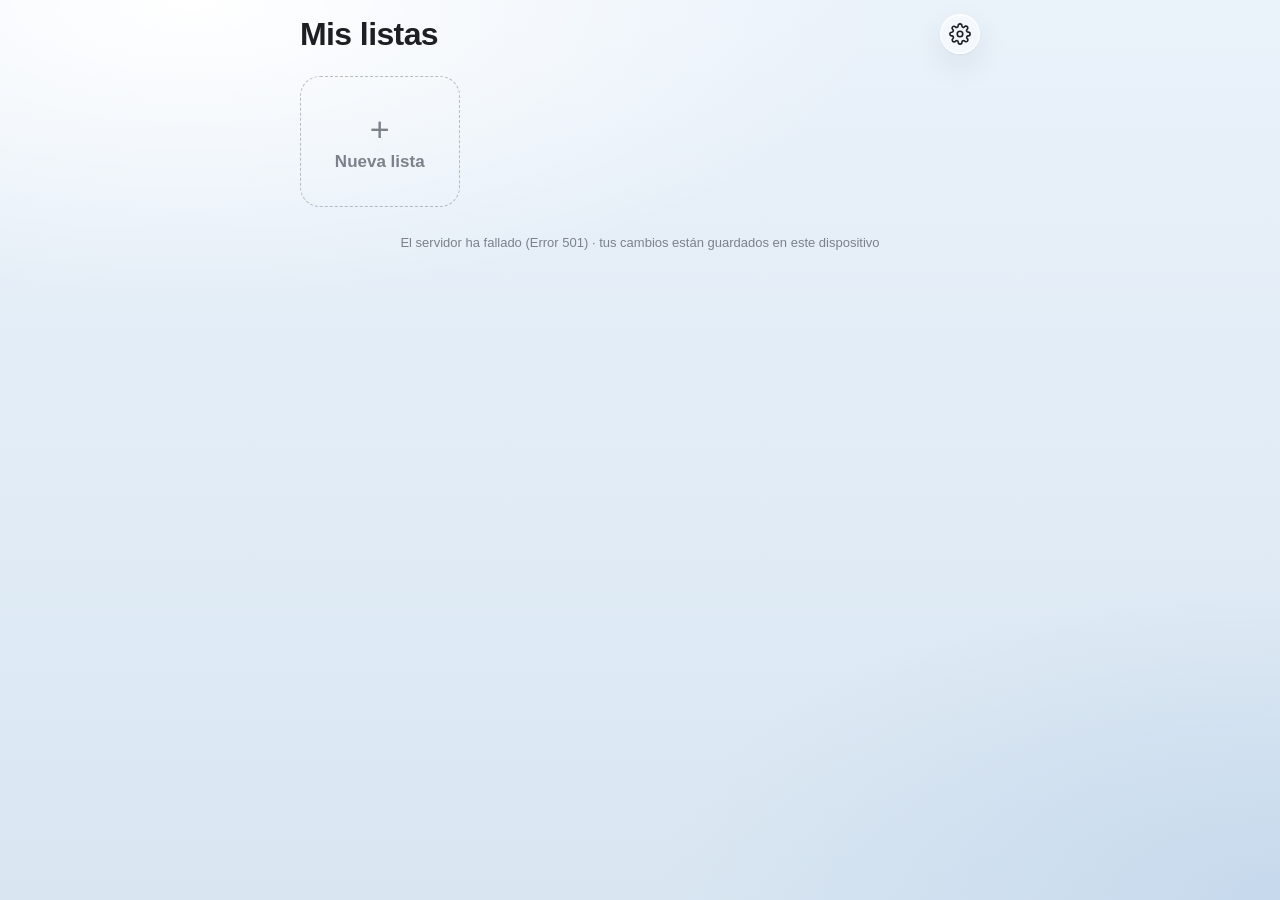
==== commit c6c34640: "Cristal sobrio y temas en negros, grises y azules claros Co-Authored-By: Claude Opus 5.5 <noreply@an" ====
--- a/static/index.html
+++ b/static/index.html
@@ -113,6 +113,23 @@
         <button type="button" class="boton-texto negrita" data-cerrar>Listo</button>
       </div>
 
+      <p class="etiqueta-grupo">Temas</p>
+      <div class="grupo">
+        <div class="fondos" id="temas"></div>
+      </div>
+
+      <p class="etiqueta-grupo">Estilo</p>
+      <div class="grupo">
+        <div class="estilos" id="estilos"></div>
+      </div>
+
+      <div id="grupo-variantes">
+        <p class="etiqueta-grupo">Tipo de cristal</p>
+        <div class="grupo">
+          <div class="estilos" id="variantes"></div>
+        </div>
+      </div>
+
       <p class="etiqueta-grupo">Apariencia</p>
       <div class="grupo">
         <div class="fila">
--- a/static/styles.css
+++ b/static/styles.css
@@ -283,3 +283,261 @@
 body.con-foto .estado-sync, body.con-foto .vacio {
   color: #fff !important; text-shadow: 0 1px 8px rgb(0 0 0 / .45);
 }
+
+/* ---------- Barra de progreso en los recuadros (la usan algunos estilos) ---------- */
+.progreso { display: none; height: 5px; border-radius: 3px; background: rgb(255 255 255 / .35); overflow: hidden; margin-top: 10px; }
+.progreso i { display: block; height: 100%; background: #fff; border-radius: 3px; }
+
+/* =====================================================================
+   ESTILOS (se eligen en Ajustes)
+   ===================================================================== */
+
+/* ---------- Papel: cálido, como una libreta ---------- */
+html[data-estilo="papel"] { --fondo: #f5efe3; --tarjeta: #fffdf7; --tarjeta-solida: #fffdf7; --separador: #e7dcc8; --sombra: none; --texto: #3b3328; --acento: #b5651d; }
+html[data-estilo="papel"][data-tema="oscuro"] { --fondo: #1d1a15; --tarjeta: #29251e; --tarjeta-solida: #29251e; --separador: #3d362b; --texto: #efe6d6; }
+html[data-estilo="papel"] .cabecera h1, html[data-estilo="papel"] .titulo-lista, html[data-estilo="papel"] .tarjeta-lista .nombre {
+  font-family: "New York", Georgia, "Times New Roman", serif; font-weight: 700; letter-spacing: 0;
+}
+html[data-estilo="papel"] .tarjeta-lista {
+  background: var(--tarjeta) !important; color: var(--texto); box-shadow: none;
+  border: 1px solid var(--separador); border-top: 7px solid var(--c); border-radius: 14px;
+}
+html[data-estilo="papel"] .tarjeta-lista::after { display: none; }
+html[data-estilo="papel"] .tarjeta-lista .contador { color: var(--c); }
+html[data-estilo="papel"] .bloque { border: 1px solid var(--separador); border-radius: 14px; }
+html[data-estilo="papel"] .fila-tarea + .fila-tarea { border-top: 1px dashed var(--separador); }
+html[data-estilo="papel"] .check { border-radius: 4px; }
+html[data-estilo="papel"] .boton-redondo { background: var(--tarjeta); border: 1px solid var(--separador); }
+html[data-estilo="papel"] .tarjeta-nueva { border: 1.5px dashed var(--separador); border-top-width: 1.5px; }
+
+/* ---------- Cristal: tarjetas translúcidas sobre un degradado ---------- */
+html[data-estilo="cristal"] { --tarjeta: rgb(255 255 255 / .28); --tarjeta-solida: rgb(255 255 255 / .55); --separador: rgb(255 255 255 / .45); --sombra: 0 8px 30px rgb(0 0 0 / .08); }
+html[data-estilo="cristal"][data-tema="oscuro"] { --tarjeta: rgb(255 255 255 / .08); --tarjeta-solida: rgb(40 40 46 / .55); --separador: rgb(255 255 255 / .12); }
+html[data-estilo="cristal"] .tarjeta-lista {
+  background: rgb(255 255 255 / .25) !important; color: var(--texto);
+  border: 1px solid rgb(255 255 255 / .55); box-shadow: var(--sombra);
+  -webkit-backdrop-filter: blur(20px) saturate(1.6); backdrop-filter: blur(20px) saturate(1.6);
+}
+html[data-estilo="cristal"][data-tema="oscuro"] .tarjeta-lista { background: rgb(255 255 255 / .08) !important; border-color: rgb(255 255 255 / .15); }
+html[data-estilo="cristal"] .tarjeta-lista::before {
+  content: ""; width: 34px; height: 34px; border-radius: 11px; background: var(--c);
+  position: absolute; right: 14px; top: 14px; box-shadow: 0 4px 12px var(--c);
+}
+html[data-estilo="cristal"] .tarjeta-lista::after { display: none; }
+html[data-estilo="cristal"] .progreso { display: block; background: rgb(0 0 0 / .08); }
+html[data-estilo="cristal"] .progreso i { background: var(--c); }
+html[data-estilo="cristal"] .bloque, html[data-estilo="cristal"] .tarea { background: transparent; }
+html[data-estilo="cristal"] .bloque {
+  background: rgb(255 255 255 / .35); border: 1px solid rgb(255 255 255 / .55);
+  -webkit-backdrop-filter: blur(20px) saturate(1.6); backdrop-filter: blur(20px) saturate(1.6);
+}
+html[data-estilo="cristal"][data-tema="oscuro"] .bloque { background: rgb(255 255 255 / .07); border-color: rgb(255 255 255 / .12); }
+html[data-estilo="cristal"] .fila-tarea .tarea { background: transparent; }
+html[data-estilo="cristal"] .check { border-radius: 8px; }
+
+/* ---------- Monocromo: blanco y negro, mucho aire ---------- */
+html[data-estilo="monocromo"] { --fondo: #ffffff; --tarjeta: #ffffff; --tarjeta-solida: #ffffff; --separador: #ececec; --sombra: none; --texto: #111; --acento: #111; }
+html[data-estilo="monocromo"][data-tema="oscuro"] { --fondo: #000; --tarjeta: #000; --tarjeta-solida: #000; --separador: #222; --texto: #f5f5f5; --acento: #f5f5f5; }
+html[data-estilo="monocromo"] .rejilla { grid-template-columns: 1fr; gap: 0; }
+html[data-estilo="monocromo"] .tarjeta-lista {
+  aspect-ratio: auto; flex-direction: row-reverse; align-items: center; justify-content: space-between;
+  background: transparent !important; color: var(--texto); box-shadow: none; border-radius: 0;
+  border-bottom: 1px solid var(--separador); padding: 20px 4px;
+}
+html[data-estilo="monocromo"] .tarjeta-lista::after { display: none; }
+html[data-estilo="monocromo"] .tarjeta-lista .nombre { font-size: 22px; font-weight: 600; display: flex; align-items: center; gap: 12px; }
+html[data-estilo="monocromo"] .tarjeta-lista .nombre::before { content: ""; width: 10px; height: 10px; border-radius: 50%; background: var(--c); }
+html[data-estilo="monocromo"] .tarjeta-lista .contador { font-size: 17px; font-weight: 500; color: var(--texto-suave); }
+html[data-estilo="monocromo"] .tarjeta-lista .sub { color: var(--texto-suave); margin-left: 22px; }
+html[data-estilo="monocromo"] .tarjeta-nueva { border: 0; border-bottom: 1px solid var(--separador); flex-direction: row; justify-content: flex-start; gap: 12px; color: var(--texto-suave); }
+html[data-estilo="monocromo"] .tarjeta-nueva .mas { font-size: 26px; }
+html[data-estilo="monocromo"] .bloque { border-radius: 0; }
+html[data-estilo="monocromo"] .fila-tarea { border-bottom: 1px solid var(--separador); }
+html[data-estilo="monocromo"] .fila-tarea + .fila-tarea { border-top: 0; }
+html[data-estilo="monocromo"] .tarea { padding-left: 4px; }
+html[data-estilo="monocromo"] .check { border-radius: 6px; border-width: 1.5px; border-color: var(--texto); }
+html[data-estilo="monocromo"] .check.hecha { background: var(--texto); color: var(--fondo); }
+html[data-estilo="monocromo"] .titulo-lista { color: var(--texto) !important; font-size: 38px; }
+html[data-estilo="monocromo"] .boton-flotante { background: var(--texto); color: var(--fondo); }
+html[data-estilo="monocromo"] .boton-redondo { box-shadow: none; background: transparent; }
+html[data-estilo="monocromo"] .estrella.activa { color: var(--texto); }
+
+/* ---------- Bento: recuadros de distintos tamaños con progreso ---------- */
+html[data-estilo="bento"] .rejilla { grid-template-columns: 1fr 1fr; gap: 12px; }
+html[data-estilo="bento"] .tarjeta-lista {
+  aspect-ratio: auto; min-height: 150px; border-radius: 28px;
+  background: color-mix(in srgb, var(--c) 16%, var(--tarjeta-solida)) !important;
+  color: color-mix(in srgb, var(--c) 75%, var(--texto)); box-shadow: none;
+}
+html[data-estilo="bento"] .tarjeta-lista:first-child { grid-column: span 2; min-height: 170px; }
+html[data-estilo="bento"] .tarjeta-lista:nth-child(4n) { grid-row: span 2; }
+html[data-estilo="bento"] .tarjeta-lista::after { display: none; }
+html[data-estilo="bento"] .tarjeta-lista .contador { font-size: 44px; font-weight: 800; }
+html[data-estilo="bento"] .progreso { display: block; background: color-mix(in srgb, var(--c) 20%, transparent); }
+html[data-estilo="bento"] .progreso i { background: var(--c); }
+html[data-estilo="bento"] .tarjeta-nueva { min-height: 150px; background: transparent !important; }
+html[data-estilo="bento"] .bloque { border-radius: 24px; }
+html[data-estilo="bento"] .check { border-radius: 9px; width: 26px; height: 26px; }
+
+.estilos { display: flex; flex-wrap: wrap; gap: 8px; padding: 14px; }
+.estilo-opcion { padding: 8px 14px; border-radius: 20px; border: 1px solid var(--separador); font-size: 15px; }
+.estilo-opcion.elegido { background: var(--acento); border-color: var(--acento); color: #fff; }
+html[data-estilo="monocromo"] .estilo-opcion.elegido { color: var(--fondo); }
+
+/* =====================================================================
+   VARIANTES DEL CRISTAL
+   ===================================================================== */
+html[data-estilo="cristal"] .boton-redondo {
+  background: rgb(255 255 255 / .35); border: 1px solid rgb(255 255 255 / .55);
+  -webkit-backdrop-filter: blur(20px); backdrop-filter: blur(20px);
+}
+html[data-estilo="cristal"][data-tema="oscuro"] .boton-redondo { background: rgb(255 255 255 / .1); border-color: rgb(255 255 255 / .15); }
+
+/* Tintado: cada recuadro es cristal del color de su lista */
+html[data-estilo="cristal"][data-variante="tintado"] .tarjeta-lista {
+  background: color-mix(in srgb, var(--c) 55%, transparent) !important; color: #fff;
+  border-color: color-mix(in srgb, var(--c) 30%, white);
+  text-shadow: 0 1px 6px rgb(0 0 0 / .15);
+}
+html[data-estilo="cristal"][data-variante="tintado"] .tarjeta-lista::before { display: none; }
+html[data-estilo="cristal"][data-variante="tintado"] .progreso { background: rgb(255 255 255 / .3); }
+html[data-estilo="cristal"][data-variante="tintado"] .progreso i { background: #fff; }
+html[data-estilo="cristal"][data-variante="tintado"] .bloque {
+  background: color-mix(in srgb, var(--color-lista) 18%, rgb(255 255 255 / .35));
+}
+html[data-estilo="cristal"][data-variante="tintado"] .tarjeta-nueva { color: var(--texto); text-shadow: none; }
+
+/* Hielo: muy blanco, mucho desenfoque y un brillo en el borde superior */
+html[data-estilo="cristal"][data-variante="hielo"] .tarjeta-lista,
+html[data-estilo="cristal"][data-variante="hielo"] .bloque {
+  background: rgb(255 255 255 / .5) !important; border: 1px solid rgb(255 255 255 / .9);
+  box-shadow: inset 0 1px 0 #fff, 0 10px 30px rgb(30 60 90 / .1);
+  -webkit-backdrop-filter: blur(30px) saturate(1.8); backdrop-filter: blur(30px) saturate(1.8);
+  border-radius: 26px;
+}
+html[data-estilo="cristal"][data-variante="hielo"][data-tema="oscuro"] .tarjeta-lista,
+html[data-estilo="cristal"][data-variante="hielo"][data-tema="oscuro"] .bloque {
+  background: rgb(200 220 255 / .1) !important; border-color: rgb(200 220 255 / .25); box-shadow: inset 0 1px 0 rgb(255 255 255 / .2);
+}
+html[data-estilo="cristal"][data-variante="hielo"] .tarjeta-lista::before { width: 12px; height: 12px; border-radius: 50%; box-shadow: none; }
+
+/* Líquido: cristal grueso con reflejos, bordes muy redondeados */
+html[data-estilo="cristal"][data-variante="liquido"] .tarjeta-lista,
+html[data-estilo="cristal"][data-variante="liquido"] .bloque,
+html[data-estilo="cristal"][data-variante="liquido"] .boton-redondo {
+  background: linear-gradient(135deg, rgb(255 255 255 / .55), rgb(255 255 255 / .12)) !important;
+  border: 1px solid rgb(255 255 255 / .7);
+  box-shadow: inset 0 2px 1px rgb(255 255 255 / .9), inset 0 -2px 2px rgb(0 0 0 / .06), 0 14px 34px rgb(0 0 0 / .14);
+  -webkit-backdrop-filter: blur(16px) saturate(2); backdrop-filter: blur(16px) saturate(2);
+}
+html[data-estilo="cristal"][data-variante="liquido"] .tarjeta-lista, html[data-estilo="cristal"][data-variante="liquido"] .bloque { border-radius: 32px; }
+html[data-estilo="cristal"][data-variante="liquido"][data-tema="oscuro"] .tarjeta-lista,
+html[data-estilo="cristal"][data-variante="liquido"][data-tema="oscuro"] .bloque,
+html[data-estilo="cristal"][data-variante="liquido"][data-tema="oscuro"] .boton-redondo {
+  background: linear-gradient(135deg, rgb(255 255 255 / .16), rgb(255 255 255 / .03)) !important;
+  border-color: rgb(255 255 255 / .22);
+  box-shadow: inset 0 1px 1px rgb(255 255 255 / .35), 0 14px 34px rgb(0 0 0 / .4);
+}
+html[data-estilo="cristal"][data-variante="liquido"] .tarjeta-lista::before { border-radius: 50%; }
+html[data-estilo="cristal"][data-variante="liquido"] .boton-flotante {
+  background: linear-gradient(135deg, color-mix(in srgb, var(--color-lista, var(--acento)) 85%, white), var(--color-lista, var(--acento)));
+  box-shadow: inset 0 2px 1px rgb(255 255 255 / .6), 0 10px 26px color-mix(in srgb, var(--color-lista, var(--acento)) 50%, transparent);
+}
+
+/* Neón: cristal oscuro con bordes que brillan del color de la lista */
+html[data-estilo="cristal"][data-variante="neon"] .tarjeta-lista {
+  background: rgb(10 10 25 / .35) !important; color: #fff;
+  border: 1px solid color-mix(in srgb, var(--c) 75%, transparent);
+  box-shadow: 0 0 22px color-mix(in srgb, var(--c) 45%, transparent), inset 0 0 18px color-mix(in srgb, var(--c) 18%, transparent);
+}
+html[data-estilo="cristal"][data-variante="neon"] .tarjeta-lista::before { width: 10px; height: 10px; border-radius: 50%; box-shadow: 0 0 12px 3px var(--c); }
+html[data-estilo="cristal"][data-variante="neon"] .bloque {
+  background: rgb(10 10 25 / .35); color: #fff;
+  border: 1px solid color-mix(in srgb, var(--color-lista) 60%, transparent);
+  box-shadow: 0 0 22px color-mix(in srgb, var(--color-lista) 35%, transparent);
+}
+html[data-estilo="cristal"][data-variante="neon"] .check { box-shadow: 0 0 8px color-mix(in srgb, var(--color-lista) 70%, transparent); }
+html[data-estilo="cristal"][data-variante="neon"] .titulo-lista { text-shadow: 0 0 18px color-mix(in srgb, var(--color-lista) 70%, transparent); }
+html[data-estilo="cristal"][data-variante="neon"] .cabecera h1 { color: #fff; text-shadow: 0 0 16px rgb(255 255 255 / .35); }
+html[data-estilo="cristal"][data-variante="neon"] .boton-flotante { box-shadow: 0 0 26px var(--color-lista, var(--acento)); }
+html[data-estilo="cristal"][data-variante="neon"] .tarjeta-nueva { color: rgb(255 255 255 / .7); border-color: rgb(255 255 255 / .25); box-shadow: none; }
+html[data-estilo="cristal"][data-variante="neon"] .cabecera-completadas, html[data-estilo="cristal"][data-variante="neon"] .estado-sync { color: rgb(255 255 255 / .6); }
+
+/* Miniaturas de los temas en Ajustes */
+.muestra-tema { display: flex; flex-direction: column; justify-content: flex-end; gap: 4px; padding: 6px; place-items: initial; }
+.muestra-tema .mini-tarjeta { height: 14px; border-radius: 5px; background: rgb(255 255 255 / .6); border: 1px solid rgb(255 255 255 / .8); }
+.muestra-tema[data-oscuro] { color: rgb(255 255 255 / .75); }
+.muestra-tema[data-oscuro] .mini-tarjeta { background: rgb(255 255 255 / .08); border-color: rgb(255 255 255 / .14); }
+
+/* =====================================================================
+   CRISTAL SOBRIO: serio y elegante. Colores apagados, sin brillos.
+   ===================================================================== */
+html[data-estilo="cristal"][data-variante="sobrio"] {
+  --texto: #1d1f23; --texto-suave: #7c818a; --acento: #2d3a4a; --peligro: #c2453d;
+  --cristal: rgb(255 255 255 / .52); --cristal-borde: rgb(255 255 255 / .85); --cristal-luz: rgb(255 255 255 / .95);
+  --cristal-sombra: 0 1px 2px rgb(20 30 45 / .05), 0 12px 32px rgb(20 30 45 / .08);
+  --separador: rgb(30 40 55 / .08);
+  --tarjeta-solida: #f7f8fa;
+}
+html[data-estilo="cristal"][data-variante="sobrio"][data-tema="oscuro"] {
+  --texto: #ececee; --texto-suave: #8b8f97; --acento: #e6e8eb; --peligro: #ff7b72;
+  --cristal: rgb(255 255 255 / .045); --cristal-borde: rgb(255 255 255 / .09); --cristal-luz: rgb(255 255 255 / .07);
+  --cristal-sombra: 0 12px 32px rgb(0 0 0 / .35);
+  --separador: rgb(255 255 255 / .07);
+  --tarjeta-solida: #1b1c1f; --fondo: #0e0f11;
+}
+html[data-estilo="cristal"][data-variante="sobrio"] .pantalla { --suave: color-mix(in srgb, var(--color-lista, var(--acento)) 55%, #8a8f98); }
+
+html[data-estilo="cristal"][data-variante="sobrio"] .cabecera h1,
+html[data-estilo="cristal"][data-variante="sobrio"] .titulo-lista { font-weight: 700; letter-spacing: -.6px; color: var(--texto) !important; }
+html[data-estilo="cristal"][data-variante="sobrio"] .titulo-lista { display: flex; align-items: center; gap: 12px; }
+html[data-estilo="cristal"][data-variante="sobrio"] .titulo-lista::before {
+  content: ""; width: 10px; height: 10px; border-radius: 50%; flex-shrink: 0;
+  background: color-mix(in srgb, var(--color-lista) 60%, #8a8f98);
+}
+
+html[data-estilo="cristal"][data-variante="sobrio"] .tarjeta-lista,
+html[data-estilo="cristal"][data-variante="sobrio"] .bloque,
+html[data-estilo="cristal"][data-variante="sobrio"] .boton-redondo {
+  background: var(--cristal) !important; color: var(--texto);
+  border: 1px solid var(--cristal-borde);
+  box-shadow: inset 0 1px 0 var(--cristal-luz), var(--cristal-sombra);
+  -webkit-backdrop-filter: blur(24px) saturate(1.4); backdrop-filter: blur(24px) saturate(1.4);
+}
+html[data-estilo="cristal"][data-variante="sobrio"] .tarjeta-lista { border-radius: 20px; padding: 16px 16px 14px; }
+html[data-estilo="cristal"][data-variante="sobrio"] .bloque { border-radius: 18px; }
+html[data-estilo="cristal"][data-variante="sobrio"] .tarjeta-lista::before {
+  width: 8px; height: 8px; border-radius: 50%; box-shadow: none; right: 16px; top: 18px;
+  background: color-mix(in srgb, var(--c) 60%, #8a8f98);
+}
+html[data-estilo="cristal"][data-variante="sobrio"] .tarjeta-lista .contador { font-size: 30px; font-weight: 600; letter-spacing: -1px; }
+html[data-estilo="cristal"][data-variante="sobrio"] .tarjeta-lista .nombre { font-size: 16px; font-weight: 600; }
+html[data-estilo="cristal"][data-variante="sobrio"] .tarjeta-lista .sub { color: var(--texto-suave); opacity: 1; }
+html[data-estilo="cristal"][data-variante="sobrio"] .progreso { height: 3px; background: var(--separador); }
+html[data-estilo="cristal"][data-variante="sobrio"] .progreso i { background: color-mix(in srgb, var(--c) 55%, #8a8f98); }
+html[data-estilo="cristal"][data-variante="sobrio"] .tarjeta-nueva {
+  background: transparent !important; box-shadow: none; -webkit-backdrop-filter: none; backdrop-filter: none;
+  border: 1px dashed color-mix(in srgb, var(--texto-suave) 50%, transparent); color: var(--texto-suave);
+}
+html[data-estilo="cristal"][data-variante="sobrio"] .tarjeta-nueva .mas { font-weight: 200; }
+
+html[data-estilo="cristal"][data-variante="sobrio"] .check {
+  border: 1.5px solid color-mix(in srgb, var(--texto-suave) 80%, transparent); border-radius: 7px;
+}
+html[data-estilo="cristal"][data-variante="sobrio"] .check.hecha {
+  background: color-mix(in srgb, var(--color-lista) 50%, #7c818a); border-color: transparent;
+}
+html[data-estilo="cristal"][data-variante="sobrio"] .estrella { color: color-mix(in srgb, var(--texto-suave) 45%, transparent); }
+html[data-estilo="cristal"][data-variante="sobrio"] .estrella.activa { color: #c9a33a; }
+html[data-estilo="cristal"][data-variante="sobrio"] .tarea-titulo .icono-notas { opacity: .6; }
+
+html[data-estilo="cristal"][data-variante="sobrio"] .boton-flotante {
+  background: var(--texto); color: var(--tarjeta-solida);
+  box-shadow: 0 10px 28px rgb(0 0 0 / .22);
+}
+html[data-estilo="cristal"][data-variante="sobrio"] .hoja { background: var(--tarjeta-solida); }
+html[data-estilo="cristal"][data-variante="sobrio"] .hoja .grupo,
+html[data-estilo="cristal"][data-variante="sobrio"] .hoja .boton-accion { background: color-mix(in srgb, var(--texto) 5%, transparent); }
+html[data-estilo="cristal"][data-variante="sobrio"] .boton-texto { color: var(--acento); }
+html[data-estilo="cristal"][data-variante="sobrio"] .estilo-opcion.elegido { background: var(--texto); border-color: var(--texto); color: var(--tarjeta-solida); }
+html[data-estilo="cristal"][data-variante="sobrio"] .detras { font-size: 14px; }
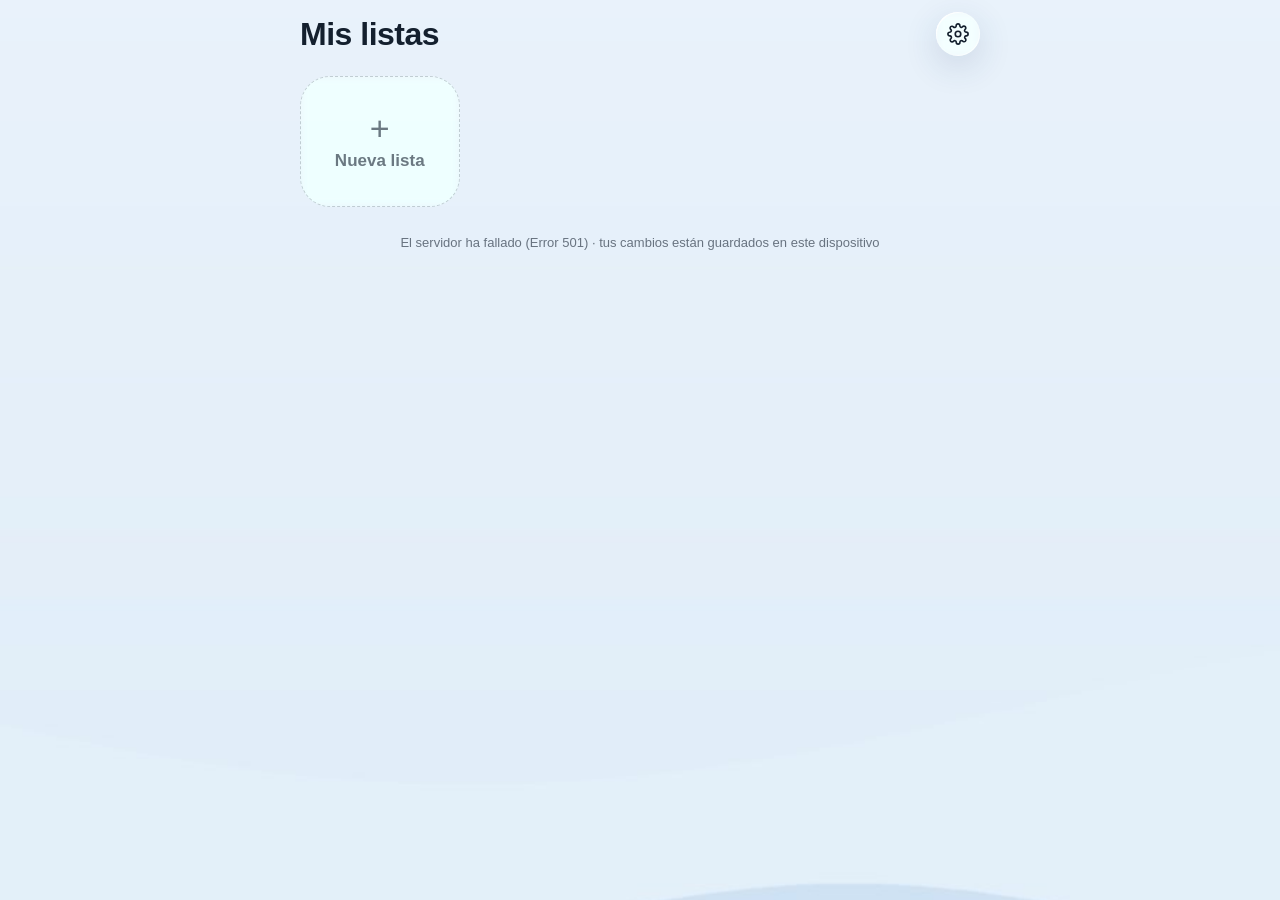
==== commit 792ef813: "Liquid Glass: fondos claros nítidos, sin punto de color y opción de recuadros de color Co-Authored-B" ====
--- a/static/index.html
+++ b/static/index.html
@@ -118,6 +118,16 @@
         <div class="fondos" id="temas"></div>
       </div>
 
+      <div id="grupo-recuadros">
+        <p class="etiqueta-grupo">Recuadros de las listas</p>
+        <div class="grupo">
+          <div class="fila">
+            <span>Aspecto</span>
+            <div class="segmentos" id="segmentos-recuadros"></div>
+          </div>
+        </div>
+      </div>
+
       <p class="etiqueta-grupo">Estilo</p>
       <div class="grupo">
         <div class="estilos" id="estilos"></div>
--- a/static/styles.css
+++ b/static/styles.css
@@ -421,29 +421,6 @@
 }
 html[data-estilo="cristal"][data-variante="hielo"] .tarjeta-lista::before { width: 12px; height: 12px; border-radius: 50%; box-shadow: none; }
 
-/* Líquido: cristal grueso con reflejos, bordes muy redondeados */
-html[data-estilo="cristal"][data-variante="liquido"] .tarjeta-lista,
-html[data-estilo="cristal"][data-variante="liquido"] .bloque,
-html[data-estilo="cristal"][data-variante="liquido"] .boton-redondo {
-  background: linear-gradient(135deg, rgb(255 255 255 / .55), rgb(255 255 255 / .12)) !important;
-  border: 1px solid rgb(255 255 255 / .7);
-  box-shadow: inset 0 2px 1px rgb(255 255 255 / .9), inset 0 -2px 2px rgb(0 0 0 / .06), 0 14px 34px rgb(0 0 0 / .14);
-  -webkit-backdrop-filter: blur(16px) saturate(2); backdrop-filter: blur(16px) saturate(2);
-}
-html[data-estilo="cristal"][data-variante="liquido"] .tarjeta-lista, html[data-estilo="cristal"][data-variante="liquido"] .bloque { border-radius: 32px; }
-html[data-estilo="cristal"][data-variante="liquido"][data-tema="oscuro"] .tarjeta-lista,
-html[data-estilo="cristal"][data-variante="liquido"][data-tema="oscuro"] .bloque,
-html[data-estilo="cristal"][data-variante="liquido"][data-tema="oscuro"] .boton-redondo {
-  background: linear-gradient(135deg, rgb(255 255 255 / .16), rgb(255 255 255 / .03)) !important;
-  border-color: rgb(255 255 255 / .22);
-  box-shadow: inset 0 1px 1px rgb(255 255 255 / .35), 0 14px 34px rgb(0 0 0 / .4);
-}
-html[data-estilo="cristal"][data-variante="liquido"] .tarjeta-lista::before { border-radius: 50%; }
-html[data-estilo="cristal"][data-variante="liquido"] .boton-flotante {
-  background: linear-gradient(135deg, color-mix(in srgb, var(--color-lista, var(--acento)) 85%, white), var(--color-lista, var(--acento)));
-  box-shadow: inset 0 2px 1px rgb(255 255 255 / .6), 0 10px 26px color-mix(in srgb, var(--color-lista, var(--acento)) 50%, transparent);
-}
-
 /* Neón: cristal oscuro con bordes que brillan del color de la lista */
 html[data-estilo="cristal"][data-variante="neon"] .tarjeta-lista {
   background: rgb(10 10 25 / .35) !important; color: #fff;
@@ -541,3 +518,157 @@
 html[data-estilo="cristal"][data-variante="sobrio"] .boton-texto { color: var(--acento); }
 html[data-estilo="cristal"][data-variante="sobrio"] .estilo-opcion.elegido { background: var(--texto); border-color: var(--texto); color: var(--tarjeta-solida); }
 html[data-estilo="cristal"][data-variante="sobrio"] .detras { font-size: 14px; }
+
+/* =====================================================================
+   LIQUID GLASS: cristal transparente con reflejos en los bordes,
+   inspirado en el diseño de iOS. Se ve a través, no esmerilado.
+   ===================================================================== */
+html[data-estilo="cristal"][data-variante="liquido"] {
+  --vidrio: rgb(255 255 255 / .1);
+  --vidrio-tinte: 0%;
+  --brillo: rgb(255 255 255 / .95);
+  --brillo-suave: rgb(255 255 255 / .45);
+  --sombra-vidrio: 0 10px 34px rgb(0 0 0 / .18);
+  --texto: #ffffff; --texto-suave: rgb(255 255 255 / .72); --separador: rgb(255 255 255 / .2);
+  --tarjeta-solida: rgb(40 44 52 / .82); --acento: #ffffff; --fondo: #1c1e24;
+  color-scheme: dark;
+}
+html[data-estilo="cristal"][data-variante="liquido"][data-tema="claro"] {
+  --vidrio: rgb(255 255 255 / .28);
+  --sombra-vidrio: 0 10px 34px rgb(40 70 110 / .16);
+  --texto: #14202e; --texto-suave: rgb(20 32 46 / .6); --separador: rgb(20 32 46 / .1);
+  --tarjeta-solida: rgb(250 252 255 / .9); --acento: #1f6fd6; --fondo: #e8f2fb;
+  color-scheme: light;
+}
+
+/* La pieza de cristal (recuadros, bloques de tareas, botones) */
+html[data-estilo="cristal"][data-variante="liquido"] .tarjeta-lista,
+html[data-estilo="cristal"][data-variante="liquido"] .bloque,
+html[data-estilo="cristal"][data-variante="liquido"] .boton-redondo,
+html[data-estilo="cristal"][data-variante="liquido"] .boton-flotante,
+html[data-estilo="cristal"][data-variante="liquido"] .aviso {
+  background: var(--vidrio) !important;
+  color: var(--texto);
+  border: 0;
+  -webkit-backdrop-filter: blur(5px) saturate(1.9) brightness(1.06);
+  backdrop-filter: blur(5px) saturate(1.9) brightness(1.06);
+  box-shadow:
+    inset 1.5px 1.5px 1px -1px var(--brillo),        /* reflejo arriba-izquierda */
+    inset -1.5px -1.5px 1px -1px var(--brillo-suave),/* reflejo abajo-derecha */
+    inset 0 0 0 1px rgb(255 255 255 / .16),           /* canto del cristal */
+    inset 0 0 24px rgb(255 255 255 / .1),             /* luz interior */
+    var(--sombra-vidrio);
+}
+/* Borde con luz que cambia de intensidad (como un cristal real) */
+html[data-estilo="cristal"][data-variante="liquido"] .tarjeta-lista::after,
+html[data-estilo="cristal"][data-variante="liquido"] .bloque::after,
+html[data-estilo="cristal"][data-variante="liquido"] .boton-redondo::after,
+html[data-estilo="cristal"][data-variante="liquido"] .boton-flotante::after {
+  content: ""; display: block; position: absolute; inset: 0; border-radius: inherit; padding: 1.3px;
+  background: linear-gradient(135deg, rgb(255 255 255 / .95), rgb(255 255 255 / .12) 32%, rgb(255 255 255 / 0) 55%, rgb(255 255 255 / .18) 75%, rgb(255 255 255 / .7));
+  -webkit-mask: linear-gradient(#000 0 0) content-box, linear-gradient(#000 0 0);
+  -webkit-mask-composite: xor; mask-composite: exclude;
+  pointer-events: none;
+}
+html[data-estilo="cristal"][data-variante="liquido"] .bloque, html[data-estilo="cristal"][data-variante="liquido"] .boton-redondo { position: relative; }
+html[data-estilo="cristal"][data-variante="liquido"] .tarjeta-lista { border-radius: 30px; text-shadow: 0 1px 10px rgb(0 0 0 / .18); }
+html[data-estilo="cristal"][data-variante="liquido"][data-tema="claro"] .tarjeta-lista { text-shadow: none; }
+html[data-estilo="cristal"][data-variante="liquido"] .bloque { border-radius: 28px; }
+html[data-estilo="cristal"][data-variante="liquido"] .fila-tarea .tarea { background: transparent; }
+
+/* Cada recuadro lleva un toque del color de su lista, como el cristal tintado de iOS */
+html[data-estilo="cristal"][data-variante="liquido"] .tarjeta-lista {
+  background: linear-gradient(160deg, color-mix(in srgb, var(--c) 30%, transparent), color-mix(in srgb, var(--c) 8%, transparent)), var(--vidrio) !important;
+}
+html[data-estilo="cristal"][data-variante="liquido"] .tarjeta-lista::before {
+  width: 30px; height: 30px; border-radius: 50%; right: 14px; top: 14px;
+  background: radial-gradient(circle at 35% 30%, color-mix(in srgb, var(--c) 40%, white), var(--c) 70%);
+  box-shadow: inset 0 1px 1px rgb(255 255 255 / .7), 0 4px 12px color-mix(in srgb, var(--c) 50%, transparent);
+}
+html[data-estilo="cristal"][data-variante="liquido"] .tarjeta-lista .contador { font-weight: 700; font-size: 34px; }
+html[data-estilo="cristal"][data-variante="liquido"] .tarjeta-lista .sub { opacity: .85; }
+html[data-estilo="cristal"][data-variante="liquido"] .progreso { height: 4px; background: rgb(255 255 255 / .22); }
+html[data-estilo="cristal"][data-variante="liquido"] .progreso i { background: rgb(255 255 255 / .95); }
+html[data-estilo="cristal"][data-variante="liquido"][data-tema="claro"] .progreso { background: rgb(20 32 46 / .1); }
+html[data-estilo="cristal"][data-variante="liquido"][data-tema="claro"] .progreso i { background: var(--c); }
+html[data-estilo="cristal"][data-variante="liquido"] .tarjeta-nueva {
+  background: rgb(255 255 255 / .06) !important; color: var(--texto-suave);
+  border: 1.5px dashed rgb(255 255 255 / .4); box-shadow: none;
+}
+html[data-estilo="cristal"][data-variante="liquido"][data-tema="claro"] .tarjeta-nueva { border-color: rgb(20 32 46 / .2); }
+html[data-estilo="cristal"][data-variante="liquido"] .tarjeta-nueva::after { display: none; }
+
+/* Títulos */
+html[data-estilo="cristal"][data-variante="liquido"] .cabecera h1,
+html[data-estilo="cristal"][data-variante="liquido"] .titulo-lista {
+  color: var(--texto) !important; text-shadow: 0 2px 14px rgb(0 0 0 / .2);
+}
+html[data-estilo="cristal"][data-variante="liquido"][data-tema="claro"] .cabecera h1,
+html[data-estilo="cristal"][data-variante="liquido"][data-tema="claro"] .titulo-lista { text-shadow: none; }
+html[data-estilo="cristal"][data-variante="liquido"] .cabecera-completadas,
+html[data-estilo="cristal"][data-variante="liquido"] .estado-sync { color: var(--texto-suave); }
+
+/* Casillas y estrella */
+html[data-estilo="cristal"][data-variante="liquido"] .check {
+  border: 1.5px solid rgb(255 255 255 / .75); border-radius: 8px;
+  background: rgb(255 255 255 / .1); box-shadow: inset 1px 1px 1px rgb(255 255 255 / .4);
+}
+html[data-estilo="cristal"][data-variante="liquido"][data-tema="claro"] .check { border-color: color-mix(in srgb, var(--color-lista) 70%, #14202e); }
+html[data-estilo="cristal"][data-variante="liquido"] .check.hecha {
+  background: radial-gradient(circle at 35% 30%, color-mix(in srgb, var(--color-lista) 45%, white), var(--color-lista) 75%); border-color: transparent;
+}
+html[data-estilo="cristal"][data-variante="liquido"] .estrella { color: rgb(255 255 255 / .4); }
+html[data-estilo="cristal"][data-variante="liquido"][data-tema="claro"] .estrella { color: rgb(20 32 46 / .25); }
+html[data-estilo="cristal"][data-variante="liquido"] .estrella.activa { color: #ffd34d; text-shadow: 0 0 10px rgb(255 211 77 / .6); }
+
+/* Botones flotantes: cristal puro, como los de iOS */
+html[data-estilo="cristal"][data-variante="liquido"] .boton-redondo { width: 44px; height: 44px; }
+html[data-estilo="cristal"][data-variante="liquido"] .boton-flotante { width: 64px; height: 64px; color: var(--texto); }
+html[data-estilo="cristal"][data-variante="liquido"] .boton-flotante svg { filter: drop-shadow(0 1px 3px rgb(0 0 0 / .2)); }
+html[data-estilo="cristal"][data-variante="liquido"] .aviso { color: var(--texto); }
+html[data-estilo="cristal"][data-variante="liquido"] .aviso .boton-texto { color: var(--texto); text-decoration: underline; }
+
+/* Hojas: cristal más opaco para poder leer bien */
+html[data-estilo="cristal"][data-variante="liquido"] .hoja {
+  background: var(--tarjeta-solida);
+  -webkit-backdrop-filter: blur(30px) saturate(1.8); backdrop-filter: blur(30px) saturate(1.8);
+  box-shadow: inset 0 1px 0 rgb(255 255 255 / .35);
+}
+html[data-estilo="cristal"][data-variante="liquido"] .hoja::backdrop { background: rgb(0 0 0 / .15); }
+html[data-estilo="cristal"][data-variante="liquido"] .hoja .grupo,
+html[data-estilo="cristal"][data-variante="liquido"] .hoja .boton-accion { background: rgb(255 255 255 / .1); }
+html[data-estilo="cristal"][data-variante="liquido"][data-tema="claro"] .hoja .grupo,
+html[data-estilo="cristal"][data-variante="liquido"][data-tema="claro"] .hoja .boton-accion { background: rgb(255 255 255 / .7); }
+html[data-estilo="cristal"][data-variante="liquido"] .estilo-opcion.elegido { background: var(--texto); border-color: var(--texto); color: var(--fondo); }
+
+/* Sobre fondos de colores vivos, el cristal oscurece un poco lo de detrás para que el texto blanco se lea bien */
+html[data-estilo="cristal"][data-variante="liquido"][data-tema="oscuro"] .tarjeta-lista,
+html[data-estilo="cristal"][data-variante="liquido"][data-tema="oscuro"] .bloque {
+  -webkit-backdrop-filter: blur(6px) saturate(1.7) brightness(.86);
+  backdrop-filter: blur(6px) saturate(1.7) brightness(.86);
+}
+html[data-estilo="cristal"][data-variante="liquido"][data-tema="oscuro"] .tarea-titulo,
+html[data-estilo="cristal"][data-variante="liquido"][data-tema="oscuro"] .cabecera-completadas,
+html[data-estilo="cristal"][data-variante="liquido"][data-tema="oscuro"] .estado-sync { text-shadow: 0 1px 8px rgb(0 0 0 / .28); }
+html[data-estilo="cristal"][data-variante="liquido"][data-tema="oscuro"] .completada .tarea-titulo { color: rgb(255 255 255 / .75); }
+
+/* Liquid Glass: sin punto de color en los recuadros */
+html[data-estilo="cristal"][data-variante="liquido"] .tarjeta-lista::before { display: none; }
+
+/* Recuadros "De color": el recuadro entero del color de la lista, con los reflejos del cristal */
+html[data-estilo="cristal"][data-recuadros="color"] .tarjeta-lista:not(.tarjeta-nueva) {
+  background: linear-gradient(155deg, color-mix(in srgb, var(--c) 72%, white) 0%, var(--c) 60%, color-mix(in srgb, var(--c) 85%, black)) !important;
+  color: #fff !important; text-shadow: 0 1px 8px rgb(0 0 0 / .12);
+  border-color: transparent;
+}
+html[data-estilo="cristal"][data-recuadros="color"] .tarjeta-lista:not(.tarjeta-nueva)::before { display: none; }
+html[data-estilo="cristal"][data-recuadros="color"] .tarjeta-lista .sub { color: rgb(255 255 255 / .9) !important; }
+html[data-estilo="cristal"][data-recuadros="color"] .progreso { background: rgb(255 255 255 / .3) !important; }
+html[data-estilo="cristal"][data-recuadros="color"] .progreso i { background: #fff !important; }
+html[data-estilo="cristal"][data-variante="liquido"][data-recuadros="color"] .tarjeta-lista:not(.tarjeta-nueva) {
+  box-shadow:
+    inset 1.5px 1.5px 1px -1px rgb(255 255 255 / .9),
+    inset -1.5px -1.5px 1px -1px rgb(255 255 255 / .35),
+    inset 0 0 24px rgb(255 255 255 / .18),
+    0 12px 28px color-mix(in srgb, var(--c) 35%, transparent);
+}
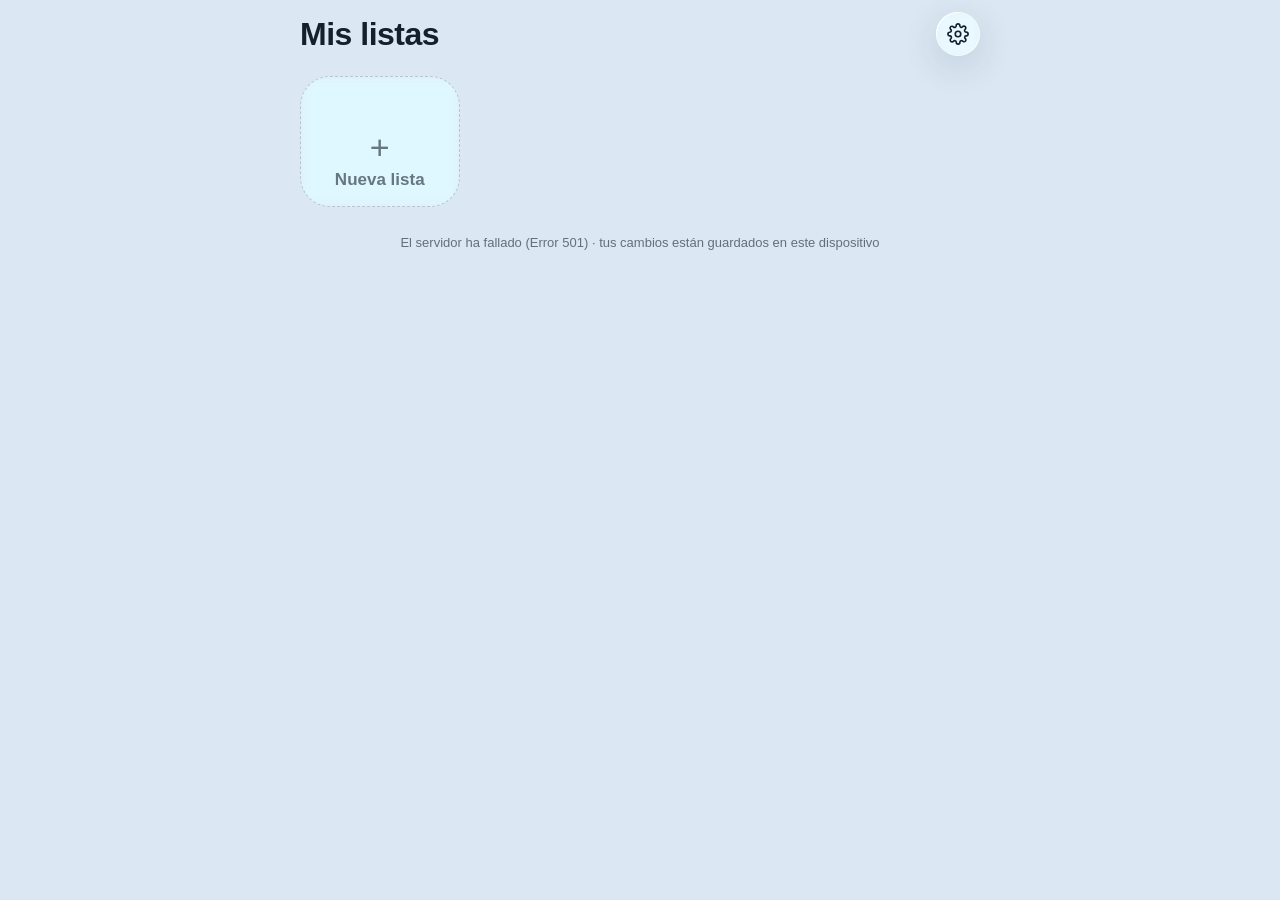
==== commit 7153a837: "Primera tanda: arrastrar para ordenar y mover, Vaciar completadas, animación, fondos lisos, tema com" ====
--- a/static/index.html
+++ b/static/index.html
@@ -4,7 +4,7 @@
   <meta charset="utf-8">
   <meta name="viewport" content="width=device-width, initial-scale=1, viewport-fit=cover">
   <title>Tareas</title>
-  <meta name="theme-color" content="#f2f2f7">
+  <meta name="theme-color" content="#dbe7f2">
   <!-- Para poder "instalarla" en la pantalla de inicio del iPhone/iPad -->
   <meta name="apple-mobile-web-app-capable" content="yes">
   <meta name="mobile-web-app-capable" content="yes">
@@ -113,58 +113,43 @@
         <button type="button" class="boton-texto negrita" data-cerrar>Listo</button>
       </div>
 
-      <p class="etiqueta-grupo">Temas</p>
+      <div id="temas"></div>
+
+      <p class="etiqueta-grupo">Tu foto (solo en este dispositivo)</p>
       <div class="grupo">
-        <div class="fondos" id="temas"></div>
+        <label class="fila fila-boton" id="fila-foto">
+          <span id="texto-foto">Usar mi foto…</span>
+          <input type="file" accept="image/*" id="input-foto" hidden>
+        </label>
+        <button type="button" class="fila fila-boton" id="btn-usar-foto">Volver a usar mi foto</button>
+        <button type="button" class="fila fila-boton peligro-texto" id="btn-quitar-foto">Quitar mi foto</button>
       </div>
 
-      <div id="grupo-recuadros">
-        <p class="etiqueta-grupo">Recuadros de las listas</p>
-        <div class="grupo">
-          <div class="fila">
-            <span>Aspecto</span>
-            <div class="segmentos" id="segmentos-recuadros"></div>
-          </div>
+      <p class="etiqueta-grupo">Recuadros de las listas</p>
+      <div class="grupo">
+        <div class="fila">
+          <span>Aspecto</span>
+          <div class="segmentos" id="segmentos-recuadros"></div>
         </div>
       </div>
 
-      <p class="etiqueta-grupo">Estilo</p>
-      <div class="grupo">
-        <div class="estilos" id="estilos"></div>
-      </div>
-
-      <div id="grupo-variantes">
-        <p class="etiqueta-grupo">Tipo de cristal</p>
-        <div class="grupo">
-          <div class="estilos" id="variantes"></div>
-        </div>
-      </div>
-
-      <p class="etiqueta-grupo">Apariencia</p>
+      <p class="etiqueta-grupo">Tamaño del texto</p>
       <div class="grupo">
         <div class="fila">
-          <span>Modo</span>
-          <div class="segmentos" id="segmentos-tema"></div>
+          <span>Letra</span>
+          <div class="segmentos" id="segmentos-texto"></div>
         </div>
-      </div>
-
-      <p class="etiqueta-grupo">Fondo</p>
-      <div class="grupo">
-        <div class="fondos" id="fondos"></div>
-        <label class="fila fila-boton">
-          <span>Elegir una foto…</span>
-          <input type="file" accept="image/*" id="input-foto" hidden>
-        </label>
-      </div>
-
-      <p class="etiqueta-grupo">Color de las listas nuevas</p>
-      <div class="grupo">
-        <div class="colores" id="colores-defecto"></div>
       </div>
 
       <p class="info" id="info-ajustes"></p>
     </div>
   </dialog>
+
+  <!-- Al arrastrar una tarea: listas donde soltarla para moverla -->
+  <div id="bandeja" class="bandeja" hidden>
+    <p>Suelta en una lista para moverla</p>
+    <div id="bandeja-listas" class="bandeja-listas"></div>
+  </div>
 
   <div id="aviso" class="aviso" hidden>
     <span id="aviso-texto"></span>
--- a/static/styles.css
+++ b/static/styles.css
@@ -672,3 +672,90 @@
     inset 0 0 24px rgb(255 255 255 / .18),
     0 12px 28px color-mix(in srgb, var(--c) 35%, transparent);
 }
+
+.peligro-texto { color: var(--peligro) !important; width: 100%; text-align: left; }
+#temas .grupo { margin-bottom: 14px; }
+
+/* "De color" también en los estilos que no son de cristal */
+html[data-recuadros="color"]:not([data-estilo="cristal"]) .tarjeta-lista:not(.tarjeta-nueva) {
+  background: linear-gradient(155deg, color-mix(in srgb, var(--c) 78%, white), var(--c) 65%) !important;
+  color: #fff !important; border-color: transparent !important;
+}
+html[data-recuadros="color"]:not([data-estilo="cristal"]) .tarjeta-lista:not(.tarjeta-nueva) .contador,
+html[data-recuadros="color"]:not([data-estilo="cristal"]) .tarjeta-lista:not(.tarjeta-nueva) .sub { color: #fff !important; }
+html[data-recuadros="color"]:not([data-estilo="cristal"]) .progreso { background: rgb(255 255 255 / .3) !important; }
+html[data-recuadros="color"]:not([data-estilo="cristal"]) .progreso i { background: #fff !important; }
+
+/* La cabecera de las hojas no deja ver lo que pasa por debajo al hacer scroll */
+.hoja form, .hoja-contenido { background: inherit; }
+.hoja-cabecera { -webkit-backdrop-filter: blur(24px); backdrop-filter: blur(24px); z-index: 5; }
+
+/* ---------- Recuadros sin número: el nombre abajo ---------- */
+.tarjeta-lista { justify-content: flex-end; }
+.tarjeta-lista, .fila-tarea { -webkit-touch-callout: none; }
+
+/* ---------- Tamaño del texto (Ajustes) ---------- */
+html[data-texto="grande"] .tarea-titulo, html[data-texto="grande"] .ver-notas,
+html[data-texto="grande"] .hoja input, html[data-texto="grande"] .hoja textarea { font-size: 20px; }
+html[data-texto="grande"] .tarjeta-lista .nombre { font-size: 21px !important; }
+html[data-texto="grande"] .titulo-lista, html[data-texto="grande"] .cabecera h1 { font-size: 36px !important; }
+html[data-texto="grande"] .ver-titulo { font-size: 27px; }
+html[data-texto="enorme"] .tarea-titulo, html[data-texto="enorme"] .ver-notas,
+html[data-texto="enorme"] .hoja input, html[data-texto="enorme"] .hoja textarea { font-size: 23px; }
+html[data-texto="enorme"] .tarjeta-lista .nombre { font-size: 24px !important; }
+html[data-texto="enorme"] .titulo-lista, html[data-texto="enorme"] .cabecera h1 { font-size: 40px !important; }
+html[data-texto="enorme"] .ver-titulo { font-size: 30px; }
+html[data-texto="enorme"] .check { width: 28px; height: 28px; }
+
+/* ---------- Completadas: botón Vaciar ---------- */
+.fila-completadas { display: flex; align-items: center; justify-content: space-between; gap: 12px; }
+.fila-completadas .cabecera-completadas { width: auto; flex: 1; }
+.boton-vaciar {
+  font-size: 15px; font-weight: 600; color: var(--peligro);
+  padding: 6px 12px 10px;
+}
+body.con-foto .boton-vaciar { color: #ff8a80; }
+
+/* ---------- Animación al completar ---------- */
+.celebrando .check {
+  background: var(--color-lista, var(--acento));
+  animation: latido .35s ease;
+  position: relative;
+}
+.celebrando .check svg { opacity: 1; }
+.celebrando .check::after { /* onda que se expande */
+  content: ""; position: absolute; inset: -2px; border-radius: 9px;
+  border: 2px solid var(--color-lista, var(--acento));
+  animation: onda .55s ease-out forwards;
+}
+.celebrando .tarea-titulo { color: var(--texto-suave); text-decoration: line-through; transition: color .3s; }
+.celebrando .tarea { animation: irse .3s ease-in .35s forwards; }
+@keyframes latido { 40% { transform: scale(1.3); } 100% { transform: scale(1); } }
+@keyframes onda { from { transform: scale(1); opacity: .8; } to { transform: scale(2.4); opacity: 0; } }
+@keyframes irse { to { opacity: 0; transform: translateX(24px); } }
+
+/* ---------- Arrastrar para ordenar o mover ---------- */
+.hueco { opacity: 0; }
+.fantasma {
+  position: fixed !important; z-index: 60; pointer-events: none; margin: 0 !important;
+  transform: scale(1.04); border-radius: 16px; overflow: hidden;
+  box-shadow: 0 16px 40px rgb(0 0 0 / .28) !important;
+}
+.fantasma .detras { display: none; }
+.fantasma .tarea { background: var(--tarjeta-solida) !important; }
+
+.bandeja {
+  position: fixed; left: 0; right: 0; bottom: 0; z-index: 55;
+  padding: 12px 16px calc(14px + env(safe-area-inset-bottom));
+  background: color-mix(in srgb, var(--tarjeta-solida) 82%, transparent);
+  -webkit-backdrop-filter: blur(24px) saturate(1.6); backdrop-filter: blur(24px) saturate(1.6);
+  border-top: 1px solid var(--separador);
+  animation: subir .2s ease;
+}
+.bandeja p { margin: 0 0 10px; text-align: center; font-size: 13px; color: var(--texto-suave); font-weight: 600; }
+.bandeja-listas { display: flex; flex-wrap: wrap; gap: 8px; justify-content: center; max-width: 720px; margin: 0 auto; }
+.chip-lista {
+  padding: 12px 18px; border-radius: 14px; font-weight: 600; font-size: 15px; color: #fff;
+  background: var(--c); transition: transform .12s, box-shadow .12s;
+}
+.chip-lista.encima { transform: scale(1.1); box-shadow: 0 0 0 3px var(--tarjeta-solida), 0 0 0 6px var(--c); }
